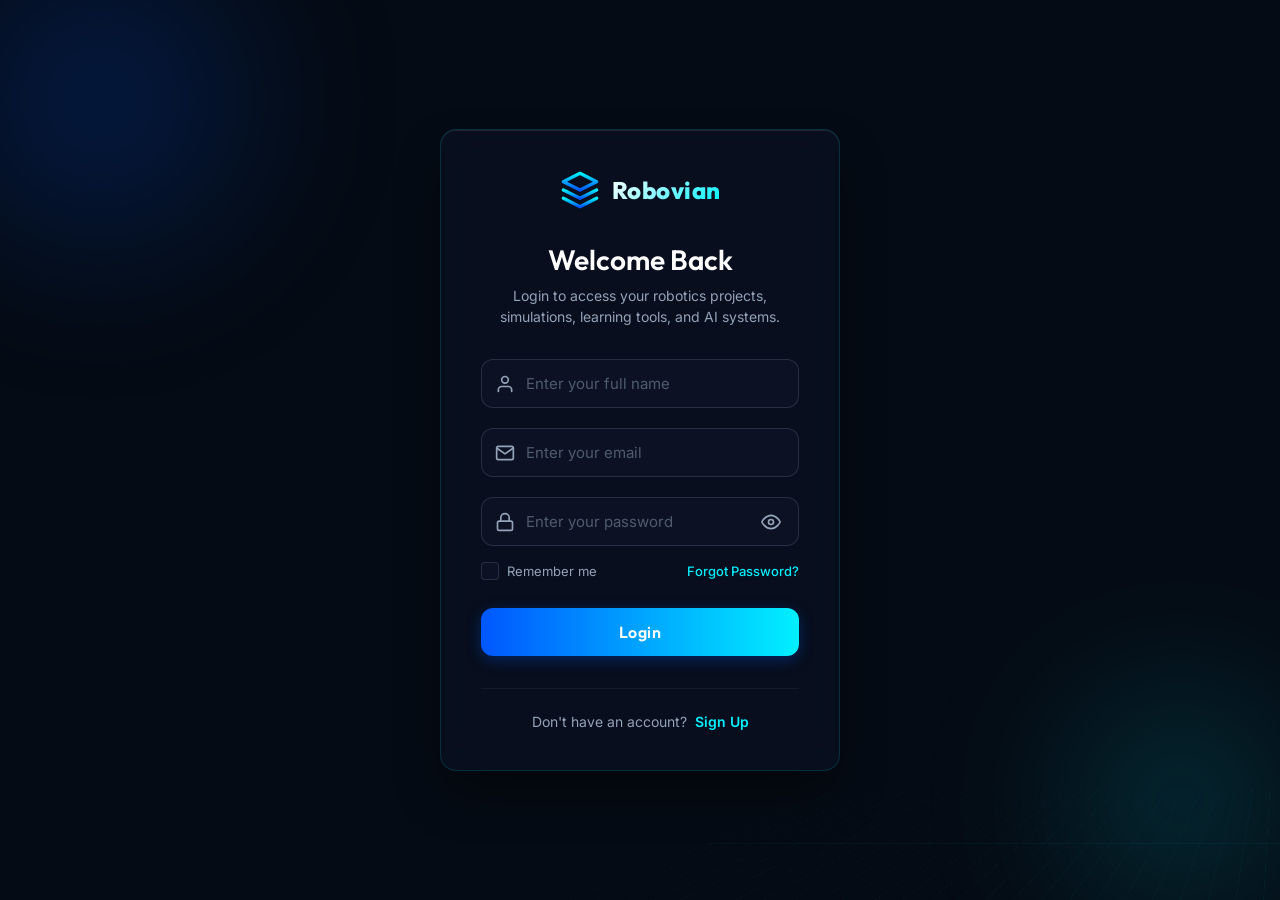
==== index.html @ fb7fc77c "Initial commit for Robovian login and home pages" ====
<!DOCTYPE html>
<html lang="en">

<head>
    <meta charset="UTF-8">
    <meta name="viewport" content="width=device-width, initial-scale=1.0">
    <title>Robovian - Login</title>
    <meta name="description"
        content="Login to RoboTech to access your robotics projects, simulations, learning tools, and AI systems.">
    <link rel="preconnect" href="https://fonts.googleapis.com">
    <link rel="preconnect" href="https://fonts.gstatic.com" crossorigin>
    <link
        href="https://fonts.googleapis.com/css2?family=Inter:wght@300;400;500;600;700&family=Outfit:wght@400;600;800&display=swap"
        rel="stylesheet">
    <link rel="stylesheet" href="style.css">
</head>

<body>
    <div class="background-container">
        <div class="glowing-orb orb-1"></div>
        <div class="glowing-orb orb-2"></div>
        <div class="grid-overlay"></div>
    </div>

    <main class="login-container">
        <div class="login-card">
            <div class="brand-section">
                <div class="logo-icon">
                    <svg width="40" height="40" viewBox="0 0 24 24" fill="none" xmlns="http://www.w3.org/2000/svg">
                        <path d="M12 2L2 7L12 12L22 7L12 2Z" stroke="url(#paint0_linear)" stroke-width="2"
                            stroke-linecap="round" stroke-linejoin="round" />
                        <path d="M2 17L12 22L22 17" stroke="url(#paint1_linear)" stroke-width="2" stroke-linecap="round"
                            stroke-linejoin="round" />
                        <path d="M2 12L12 17L22 12" stroke="url(#paint2_linear)" stroke-width="2" stroke-linecap="round"
                            stroke-linejoin="round" />
                        <defs>
                            <linearGradient id="paint0_linear" x1="12" y1="2" x2="12" y2="12"
                                gradientUnits="userSpaceOnUse">
                                <stop stop-color="#00F0FF" />
                                <stop offset="1" stop-color="#0057FF" />
                            </linearGradient>
                            <linearGradient id="paint1_linear" x1="12" y1="17" x2="12" y2="22"
                                gradientUnits="userSpaceOnUse">
                                <stop stop-color="#00F0FF" />
                                <stop offset="1" stop-color="#0057FF" />
                            </linearGradient>
                            <linearGradient id="paint2_linear" x1="12" y1="12" x2="12" y2="17"
                                gradientUnits="userSpaceOnUse">
                                <stop stop-color="#00F0FF" />
                                <stop offset="1" stop-color="#0057FF" />
                            </linearGradient>
                        </defs>
                    </svg>
                </div>
                <h1 class="app-name">Robovian</h1>
            </div>

            <div class="header-section">
                <h2 class="heading">Welcome Back</h2>
                <p class="subheading">Login to access your robotics projects, simulations, learning tools, and AI
                    systems.</p>
            </div>

            <form id="login-form">
                <div class="input-group">
                    <label for="fullname" class="visually-hidden">Full Name</label>
                    <div class="input-wrapper">
                        <svg class="input-icon" width="20" height="20" viewBox="0 0 24 24" fill="none"
                            stroke="currentColor" stroke-width="2" stroke-linecap="round" stroke-linejoin="round">
                            <path d="M20 21v-2a4 4 0 0 0-4-4H8a4 4 0 0 0-4 4v2"></path>
                            <circle cx="12" cy="7" r="4"></circle>
                        </svg>
                        <input type="text" id="fullname" placeholder="Enter your full name" required
                            autocomplete="name">
                        <div class="input-focus-border"></div>
                    </div>
                </div>

                <div class="input-group">
                    <label for="email" class="visually-hidden">Email</label>
                    <div class="input-wrapper">
                        <svg class="input-icon" width="20" height="20" viewBox="0 0 24 24" fill="none"
                            stroke="currentColor" stroke-width="2" stroke-linecap="round" stroke-linejoin="round">
                            <path d="M4 4h16c1.1 0 2 .9 2 2v12c0 1.1-.9 2-2 2H4c-1.1 0-2-.9-2-2V6c0-1.1.9-2 2-2z">
                            </path>
                            <polyline points="22,6 12,13 2,6"></polyline>
                        </svg>
                        <input type="email" id="email" placeholder="Enter your email" required autocomplete="email">
                        <div class="input-focus-border"></div>
                    </div>
                </div>

                <div class="input-group">
                    <label for="password" class="visually-hidden">Password</label>
                    <div class="input-wrapper">
                        <svg class="input-icon" width="20" height="20" viewBox="0 0 24 24" fill="none"
                            stroke="currentColor" stroke-width="2" stroke-linecap="round" stroke-linejoin="round">
                            <rect x="3" y="11" width="18" height="11" rx="2" ry="2"></rect>
                            <path d="M7 11V7a5 5 0 0 1 10 0v4"></path>
                        </svg>
                        <input type="password" id="password" placeholder="Enter your password" required
                            autocomplete="current-password">
                        <div class="input-focus-border"></div>
                        <button type="button" id="toggle-password" class="toggle-password-btn"
                            aria-label="Toggle password visibility">
                            <svg class="eye-icon" width="20" height="20" viewBox="0 0 24 24" fill="none"
                                stroke="currentColor" stroke-width="2" stroke-linecap="round" stroke-linejoin="round">
                                <path d="M1 12s4-8 11-8 11 8 11 8-4 8-11 8-11-8-11-8z"></path>
                                <circle cx="12" cy="12" r="3"></circle>
                            </svg>
                        </button>
                    </div>
                </div>

                <div class="options-row">
                    <label class="checkbox-container">
                        <input type="checkbox" id="remember-me">
                        <span class="checkmark">
                            <svg viewBox="0 0 24 24" fill="none" stroke="currentColor" stroke-width="3"
                                stroke-linecap="round" stroke-linejoin="round">
                                <polyline points="20 6 9 17 4 12"></polyline>
                            </svg>
                        </span>
                        <span class="checkbox-text">Remember me</span>
                    </label>
                    <a href="#" class="forgot-password">Forgot Password?</a>
                </div>

                <button type="submit" class="primary-btn">
                    <span class="btn-text">Login</span>
                    <div class="btn-glow"></div>
                </button>
            </form>

            <div class="bottom-section">
                <p class="bottom-line">Don't have an account? <a href="#" class="action-text">Sign Up</a></p>
            </div>
        </div>
    </main>
    <script src="script.js"></script>
</body>

</html>
---- style.css ----
:root {
    /* Color Palette */
    --bg-dark: #050b14;
    --card-bg: rgba(13, 22, 43, 0.4);
    --card-border: rgba(0, 240, 255, 0.15);
    
    --primary: #00F0FF;
    --primary-glow: rgba(0, 240, 255, 0.4);
    --primary-hover: #00D1DF;
    
    --text-pure: #ffffff;
    --text-main: #E2E8F0;
    --text-muted: #94A3B8;
    
    --input-bg: rgba(15, 23, 42, 0.6);
    --input-border: rgba(148, 163, 184, 0.2);
    
    --error: #FF3B30;
    
    /* Variables */
    --transition: all 0.3s cubic-bezier(0.25, 0.8, 0.25, 1);
    --radius-lg: 16px;
    --radius-md: 12px;
    --radius-sm: 8px;
}

* {
    margin: 0;
    padding: 0;
    box-sizing: border-box;
}

body {
    font-family: 'Inter', -apple-system, BlinkMacSystemFont, sans-serif;
    background-color: var(--bg-dark);
    color: var(--text-main);
    min-height: 100vh;
    display: flex;
    justify-content: center;
    align-items: center;
    overflow: hidden; /* For background effects */
    position: relative;
    -webkit-font-smoothing: antialiased;
}

/* Background Effects */
.background-container {
    position: absolute;
    top: 0;
    left: 0;
    width: 100%;
    height: 100%;
    z-index: 0;
    overflow: hidden;
    pointer-events: none;
}

.grid-overlay {
    position: absolute;
    top: 0;
    left: 0;
    width: 200%;
    height: 200%;
    background-image: 
        linear-gradient(to right, rgba(0, 240, 255, 0.05) 1px, transparent 1px),
        linear-gradient(to bottom, rgba(0, 240, 255, 0.05) 1px, transparent 1px);
    background-size: 50px 50px;
    transform: perspective(500px) rotateX(60deg) translateY(-100px) translateZ(-200px);
    animation: gridMove 20s linear infinite;
    z-index: 1;
}

@keyframes gridMove {
    0% { transform: perspective(500px) rotateX(60deg) translateY(0) translateZ(-200px); }
    100% { transform: perspective(500px) rotateX(60deg) translateY(50px) translateZ(-200px); }
}

.glowing-orb {
    position: absolute;
    border-radius: 50%;
    filter: blur(80px);
    opacity: 0.5;
    z-index: 2;
    animation: float 10s infinite ease-in-out alternate;
}

.orb-1 {
    width: 400px;
    height: 400px;
    background: radial-gradient(circle, rgba(0,87,255,0.6) 0%, rgba(0,0,0,0) 70%);
    top: -100px;
    left: -100px;
    animation-delay: 0s;
}

.orb-2 {
    width: 300px;
    height: 300px;
    background: radial-gradient(circle, rgba(0,240,255,0.5) 0%, rgba(0,0,0,0) 70%);
    bottom: -50px;
    right: -50px;
    animation-delay: -5s;
}

@keyframes float {
    0% { transform: translate(0, 0) scale(1); }
    100% { transform: translate(30px, 30px) scale(1.1); }
}

/* Login Container */
.login-container {
    position: relative;
    z-index: 10;
    width: 100%;
    max-width: 440px;
    padding: 20px;
}

.login-card {
    background: var(--card-bg);
    backdrop-filter: blur(20px);
    -webkit-backdrop-filter: blur(20px);
    border: 1px solid var(--card-border);
    border-radius: var(--radius-lg);
    padding: 40px;
    box-shadow: 0 25px 50px -12px rgba(0, 0, 0, 0.5), 
                inset 0 1px 0 rgba(255, 255, 255, 0.1);
    transform: translateY(20px);
    opacity: 0;
    animation: slideUpFade 0.6s cubic-bezier(0.16, 1, 0.3, 1) forwards;
}

@keyframes slideUpFade {
    to {
        transform: translateY(0);
        opacity: 1;
    }
}

/* Brand Section */
.brand-section {
    display: flex;
    align-items: center;
    gap: 12px;
    margin-bottom: 32px;
    justify-content: center;
}

.logo-icon {
    display: flex;
    align-items: center;
    justify-content: center;
    animation: pulseLogo 3s infinite alternate;
}

@keyframes pulseLogo {
    0% { filter: drop-shadow(0 0 5px var(--primary-glow)); }
    100% { filter: drop-shadow(0 0 15px var(--primary)); }
}

.app-name {
    font-family: 'Outfit', sans-serif;
    font-size: 24px;
    font-weight: 800;
    color: var(--text-pure);
    letter-spacing: 0.5px;
    background: linear-gradient(135deg, #fff 0%, var(--primary) 100%);
    -webkit-background-clip: text;
    -webkit-text-fill-color: transparent;
}

/* Header Section */
.header-section {
    text-align: center;
    margin-bottom: 32px;
}

.heading {
    font-family: 'Outfit', sans-serif;
    font-size: 28px;
    font-weight: 600;
    color: var(--text-pure);
    margin-bottom: 8px;
}

.subheading {
    font-size: 14px;
    color: var(--text-muted);
    line-height: 1.5;
}

/* Forms */
#login-form {
    display: flex;
    flex-direction: column;
    gap: 20px;
}

.input-group {
    display: flex;
    flex-direction: column;
}

.visually-hidden {
    position: absolute;
    width: 1px;
    height: 1px;
    padding: 0;
    margin: -1px;
    overflow: hidden;
    clip: rect(0, 0, 0, 0);
    white-space: nowrap;
    border-width: 0;
}

.input-wrapper {
    position: relative;
    display: flex;
    align-items: center;
}

.input-icon {
    position: absolute;
    left: 14px;
    color: var(--text-muted);
    transition: var(--transition);
    z-index: 2;
    pointer-events: none;
}

.input-wrapper input {
    width: 100%;
    padding: 14px 14px 14px 44px; /* Space for icon */
    background: var(--input-bg);
    border: 1px solid var(--input-border);
    border-radius: var(--radius-md);
    color: var(--text-pure);
    font-size: 15px;
    font-family: 'Inter', sans-serif;
    transition: var(--transition);
    outline: none;
}

.input-wrapper input::placeholder {
    color: rgba(148, 163, 184, 0.5);
}

.input-focus-border {
    position: absolute;
    bottom: 0;
    left: 50%;
    transform: translateX(-50%);
    width: 0;
    height: 2px;
    background: var(--primary);
    transition: width 0.3s ease;
    border-radius: 0 0 var(--radius-md) var(--radius-md);
    box-shadow: 0 0 10px var(--primary-glow);
}

.input-wrapper input:focus {
    border-color: rgba(0, 240, 255, 0.3);
    background: rgba(15, 23, 42, 0.8);
}

.input-wrapper input:focus ~ .input-focus-border {
    width: 100%;
}

.input-wrapper input:focus ~ .input-icon {
    color: var(--primary);
}

/* Password Toggle */
.toggle-password-btn {
    position: absolute;
    right: 14px;
    background: none;
    border: none;
    color: var(--text-muted);
    cursor: pointer;
    display: flex;
    align-items: center;
    justify-content: center;
    padding: 4px;
    transition: var(--transition);
    z-index: 2;
}

.toggle-password-btn:hover {
    color: var(--text-main);
}

/* Options Row */
.options-row {
    display: flex;
    justify-content: space-between;
    align-items: center;
    font-size: 13px;
    margin-top: -4px;
}

.checkbox-container {
    display: flex;
    align-items: center;
    cursor: pointer;
    position: relative;
    user-select: none;
}

.checkbox-container input {
    position: absolute;
    opacity: 0;
    cursor: pointer;
    height: 0;
    width: 0;
}

.checkmark {
    position: relative;
    height: 18px;
    width: 18px;
    background-color: var(--input-bg);
    border: 1px solid var(--input-border);
    border-radius: 4px;
    transition: var(--transition);
    display: flex;
    align-items: center;
    justify-content: center;
    margin-right: 8px;
}

.checkmark svg {
    width: 12px;
    height: 12px;
    color: var(--bg-dark);
    opacity: 0;
    transform: scale(0.5);
    transition: var(--transition);
}

.checkbox-container:hover input ~ .checkmark {
    border-color: rgba(148, 163, 184, 0.5);
}

.checkbox-container input:checked ~ .checkmark {
    background-color: var(--primary);
    border-color: var(--primary);
    box-shadow: 0 0 8px var(--primary-glow);
}

.checkbox-container input:checked ~ .checkmark svg {
    opacity: 1;
    transform: scale(1);
}

.checkbox-text {
    color: var(--text-muted);
    transition: var(--transition);
}

.checkbox-container:hover .checkbox-text {
    color: var(--text-main);
}

.forgot-password {
    color: var(--primary);
    text-decoration: none;
    transition: var(--transition);
    font-weight: 500;
}

.forgot-password:hover {
    color: var(--text-pure);
    text-shadow: 0 0 8px var(--primary-glow);
}

/* Buttons */
.primary-btn {
    position: relative;
    width: 100%;
    padding: 14px;
    background: linear-gradient(90deg, #0057FF 0%, var(--primary) 100%);
    border: none;
    border-radius: var(--radius-md);
    color: #fff;
    font-family: 'Outfit', sans-serif;
    font-size: 16px;
    font-weight: 600;
    cursor: pointer;
    overflow: hidden;
    margin-top: 8px;
    transition: var(--transition);
    box-shadow: 0 4px 15px rgba(0, 87, 255, 0.3);
}

.primary-btn:hover {
    transform: translateY(-2px);
    box-shadow: 0 6px 20px rgba(0, 240, 255, 0.4);
}

.primary-btn:active {
    transform: translateY(0);
}

.btn-text {
    position: relative;
    z-index: 2;
    letter-spacing: 0.5px;
}

.btn-glow {
    position: absolute;
    top: 0;
    left: -100%;
    width: 50%;
    height: 100%;
    background: linear-gradient(90deg, transparent, rgba(255,255,255,0.4), transparent);
    transform: skewX(-20deg);
    transition: var(--transition);
    z-index: 1;
}

.primary-btn:hover .btn-glow {
    animation: shine 1s ease forwards;
}

@keyframes shine {
    100% { left: 200%; }
}

/* Bottom Section */
.bottom-section {
    margin-top: 32px;
    text-align: center;
    border-top: 1px solid rgba(255, 255, 255, 0.05);
    padding-top: 24px;
}

.bottom-line {
    font-size: 14px;
    color: var(--text-muted);
}

.action-text {
    color: var(--primary);
    text-decoration: none;
    font-weight: 600;
    margin-left: 4px;
    transition: var(--transition);
}

.action-text:hover {
    color: var(--text-pure);
    text-shadow: 0 0 8px var(--primary-glow);
}

/* Media Queries */
@media (max-width: 480px) {
    .login-card {
        padding: 30px 20px;
    }
    
    .heading {
        font-size: 24px;
    }
    
    .app-name {
        font-size: 20px;
    }
}
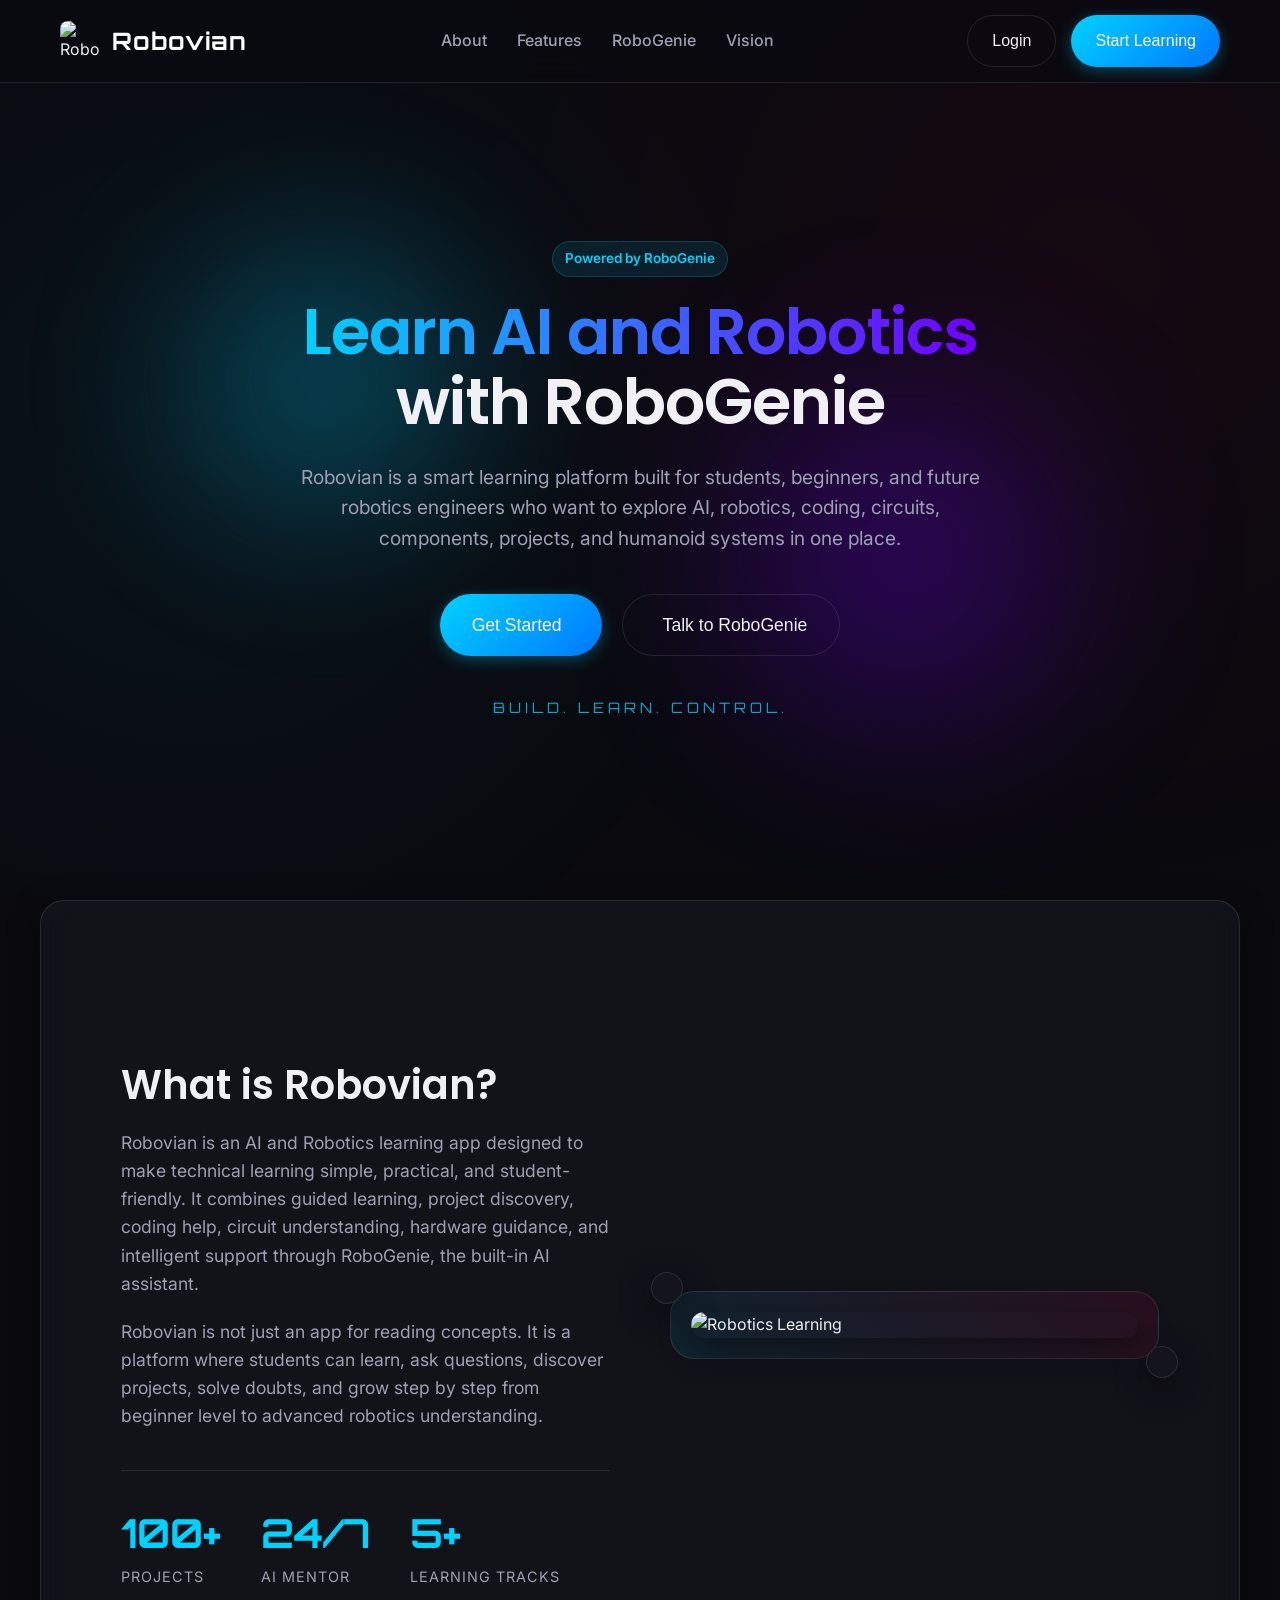
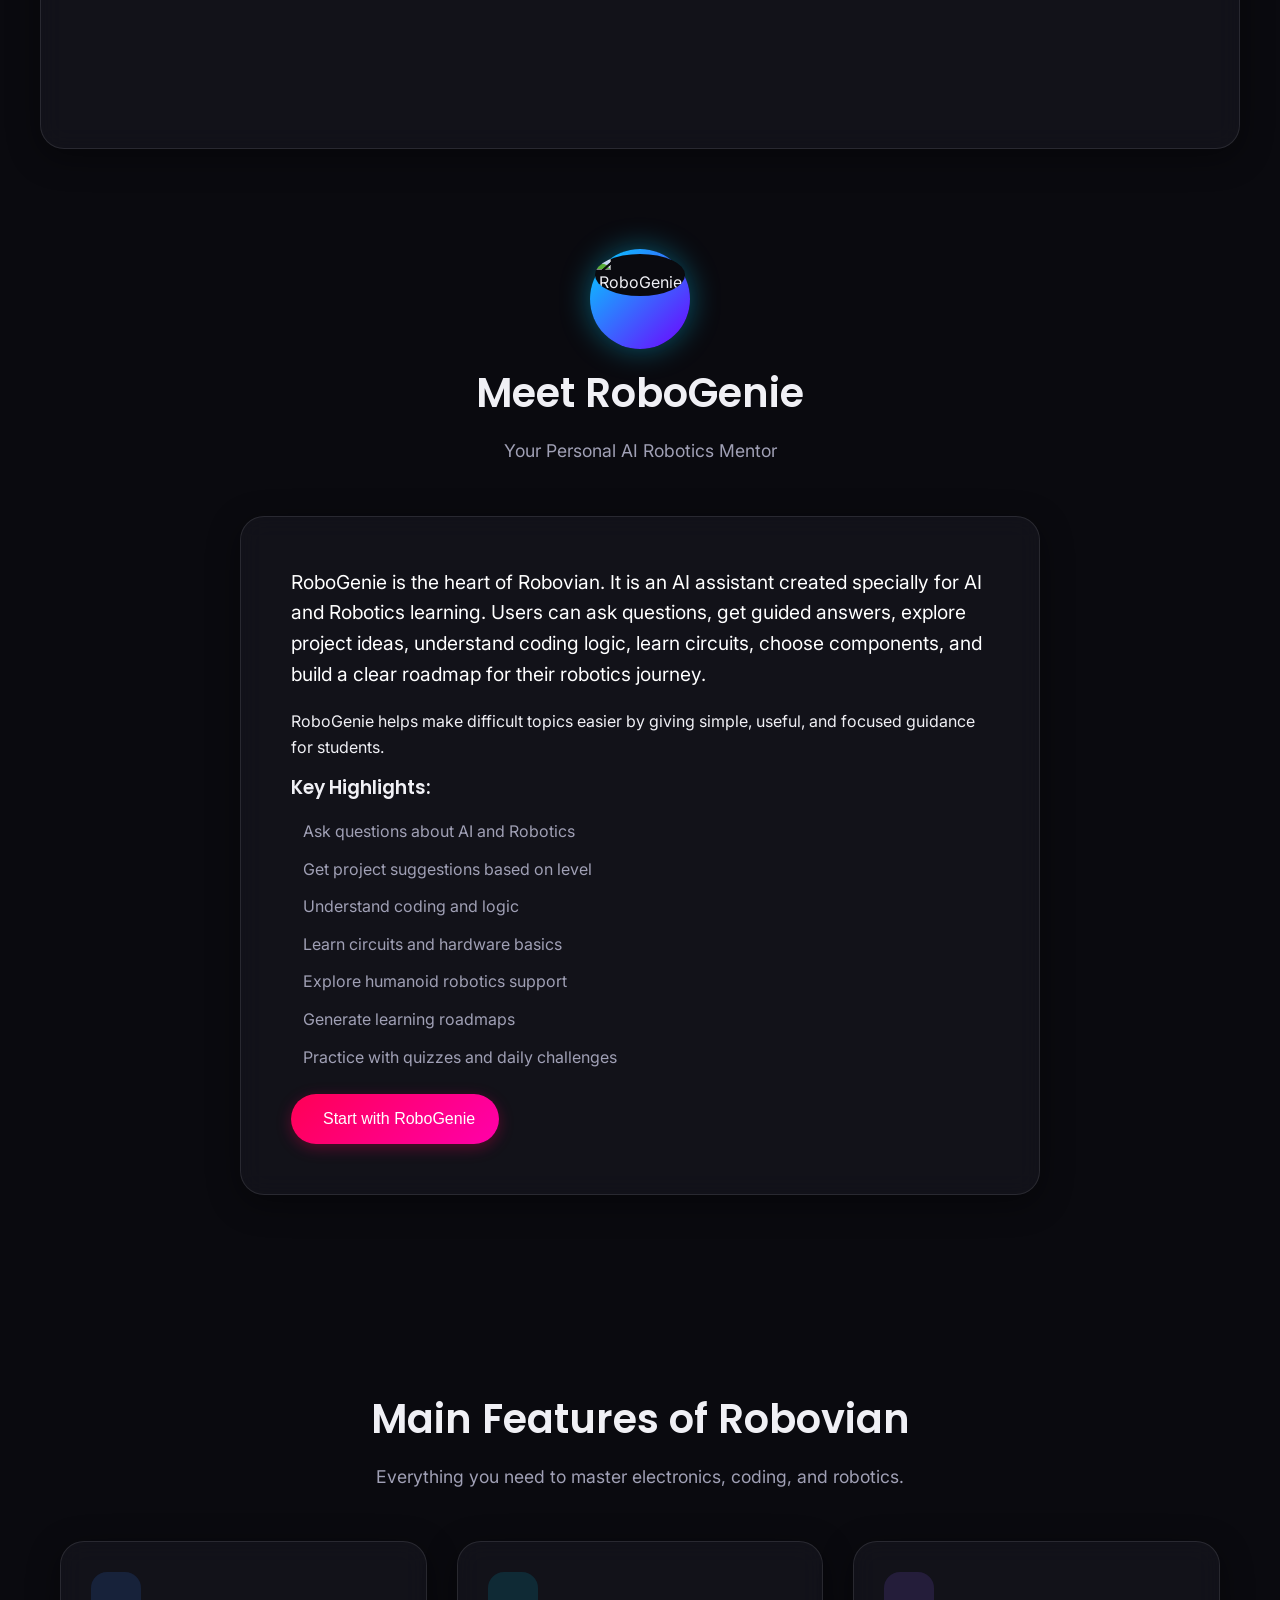
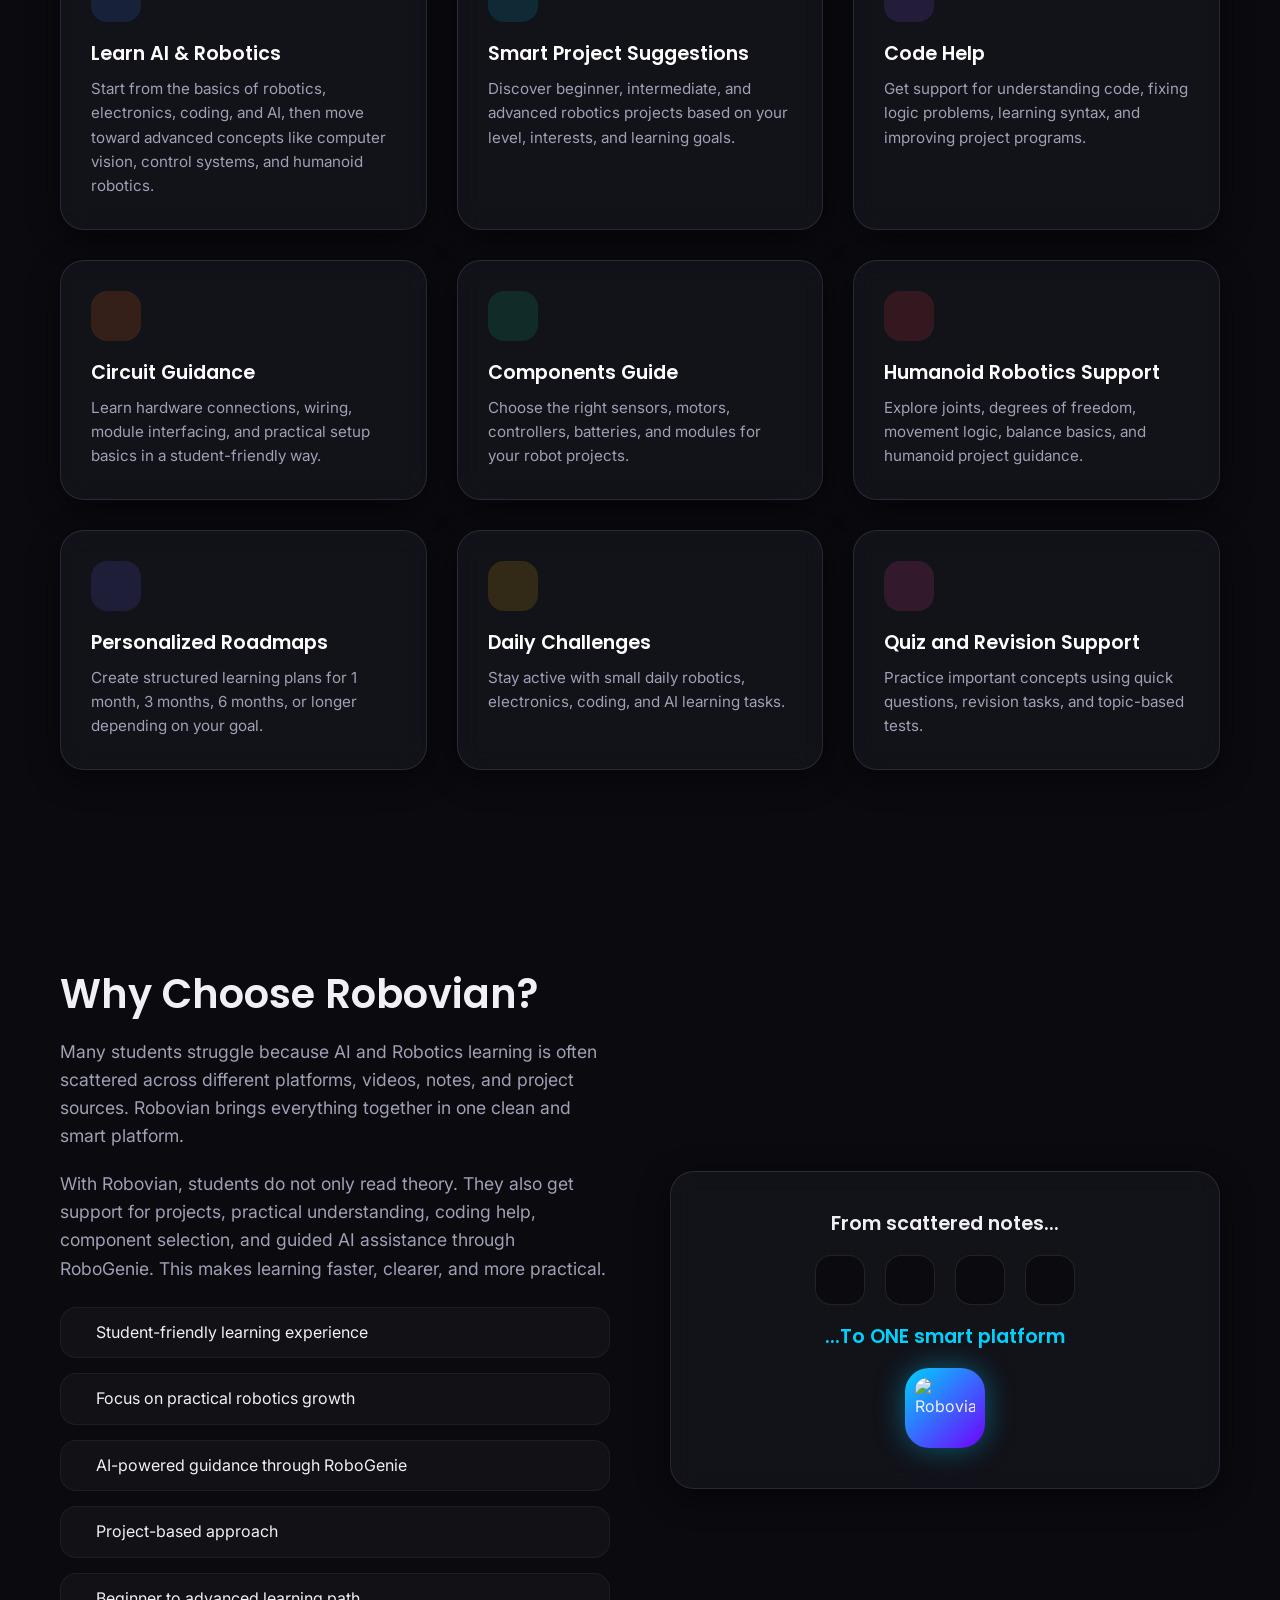
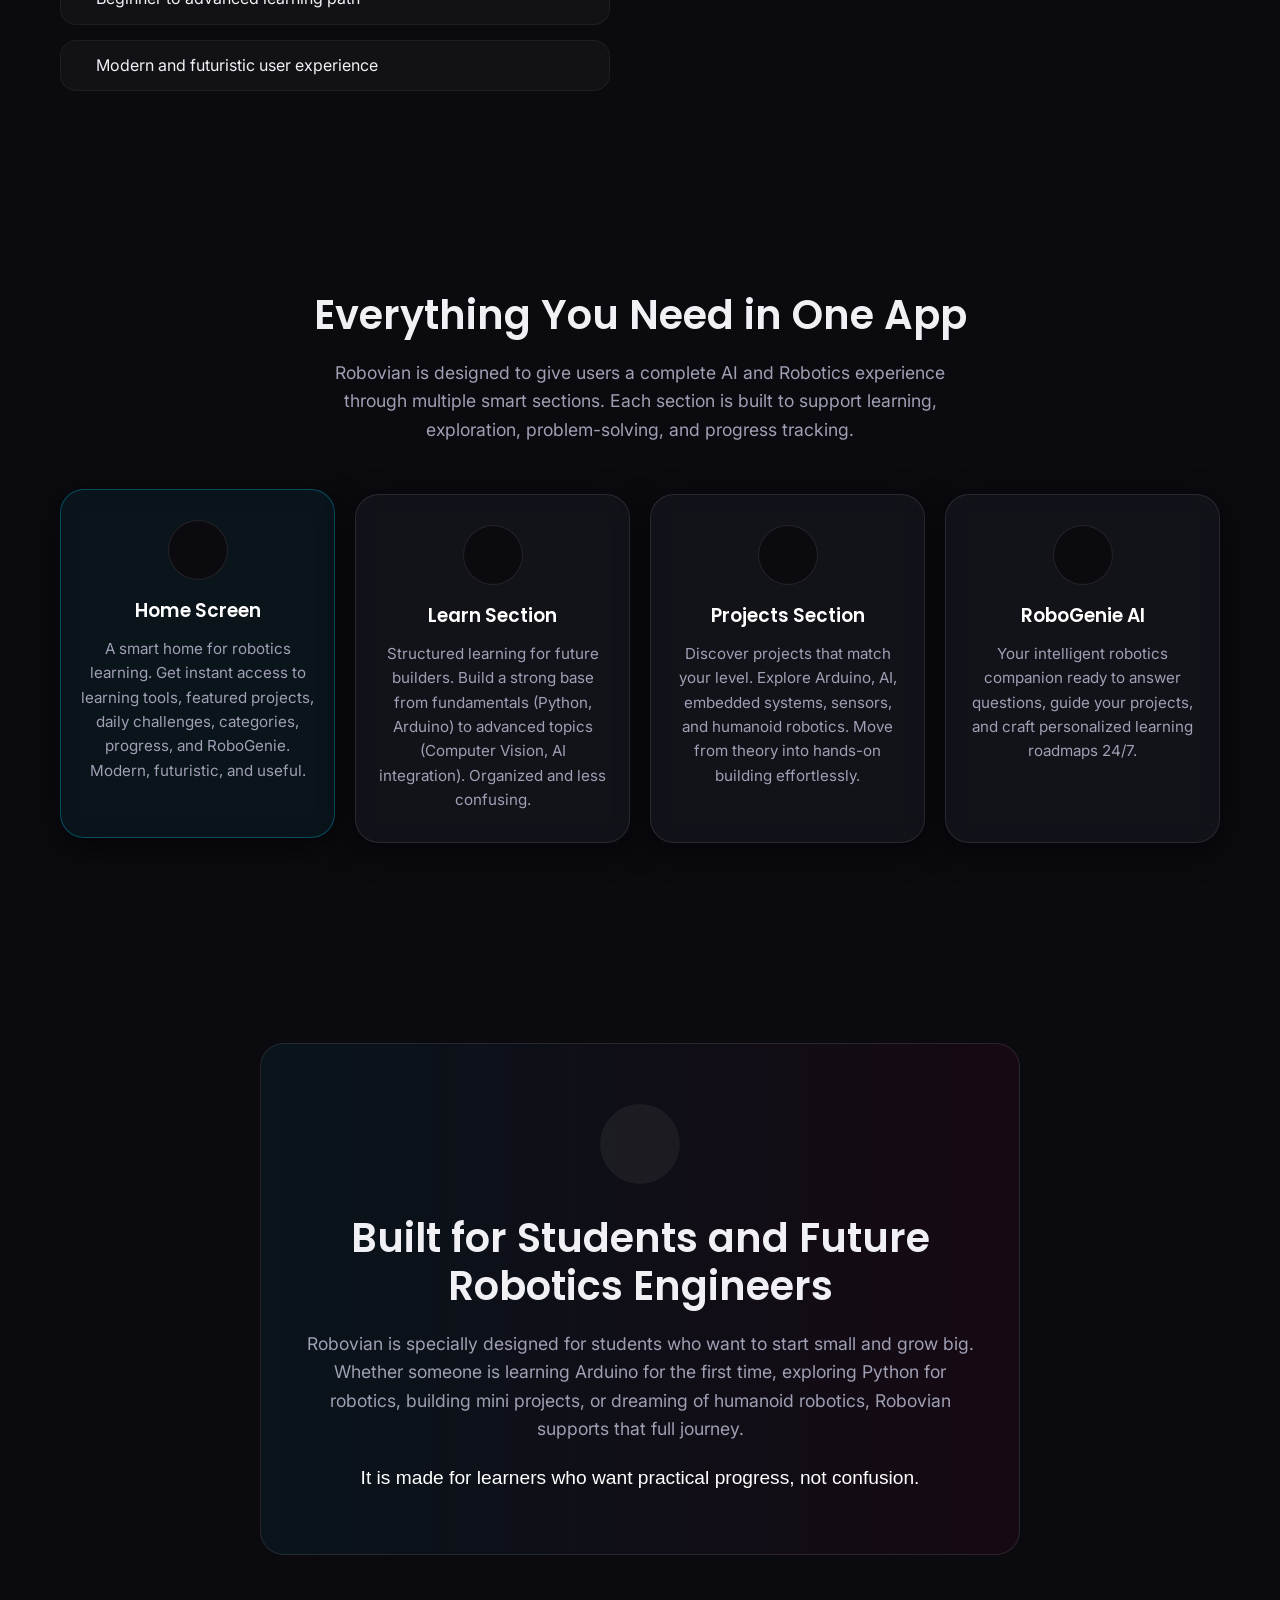
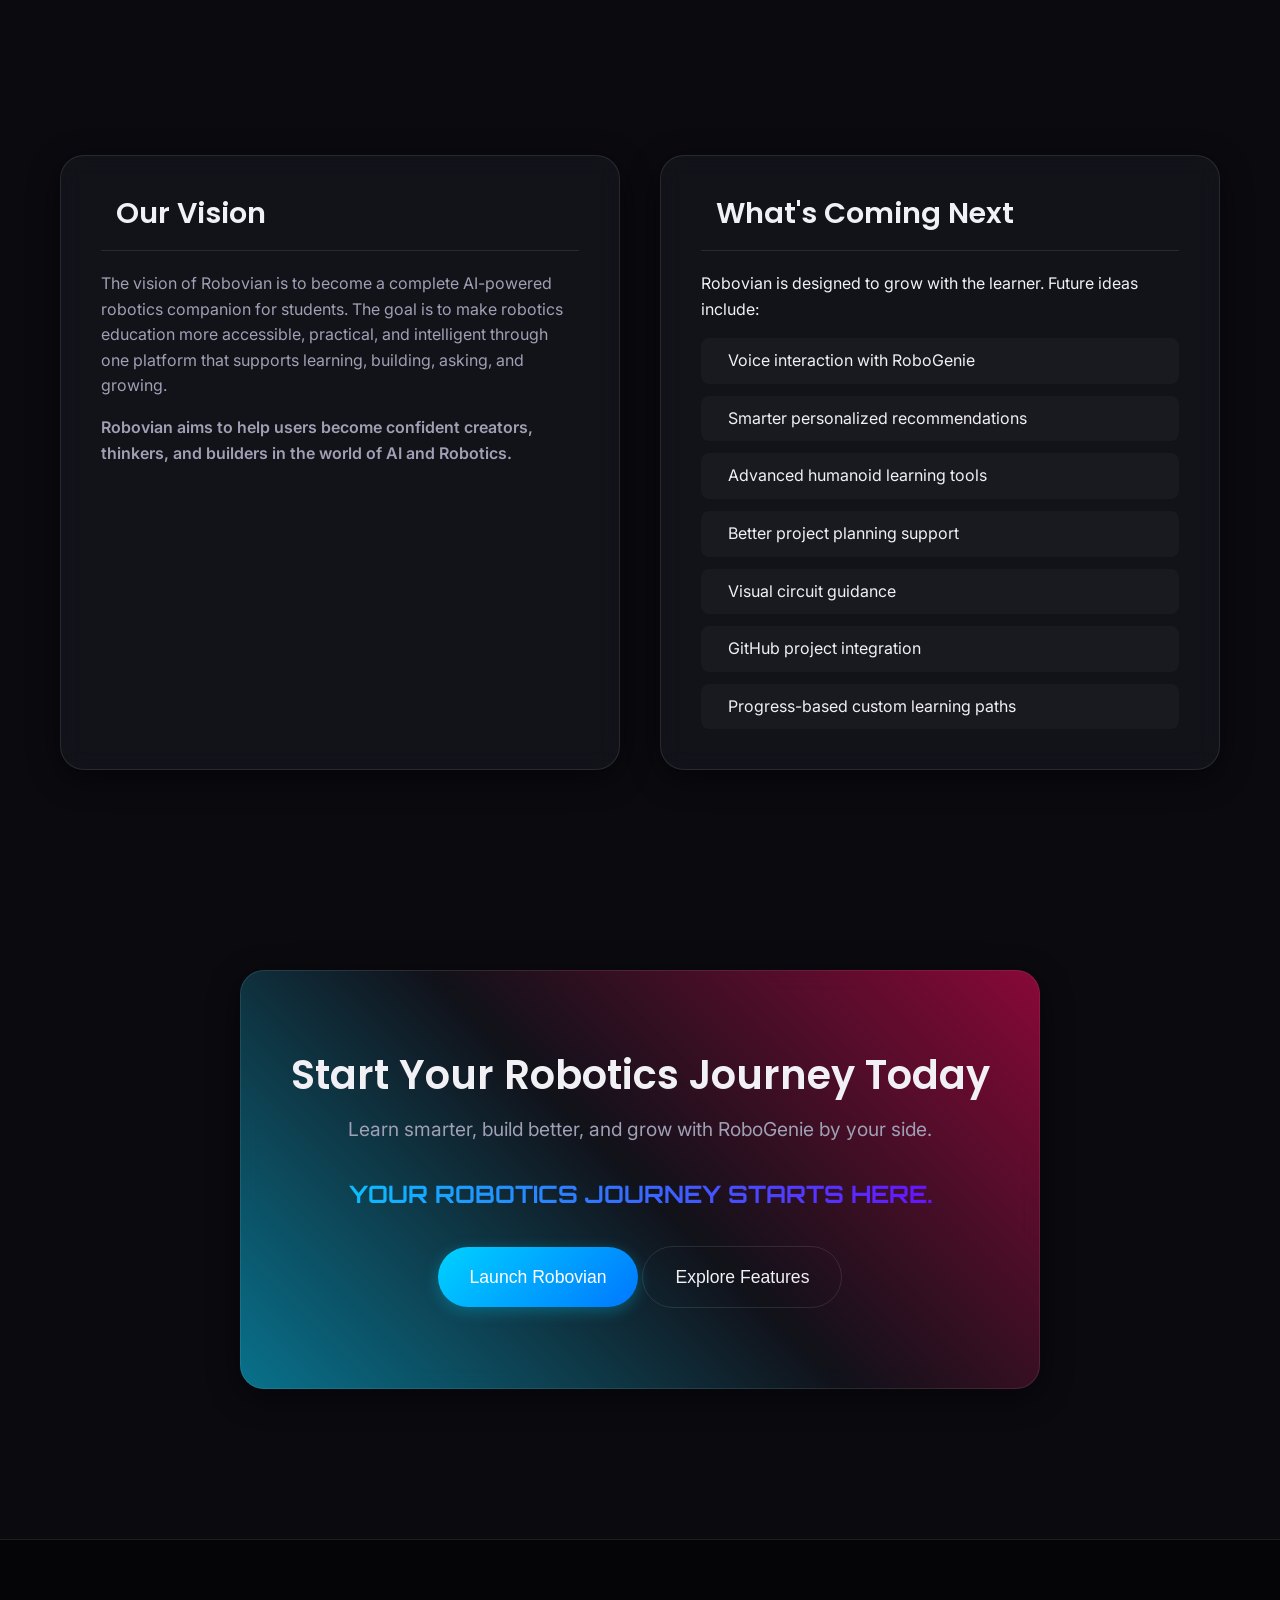
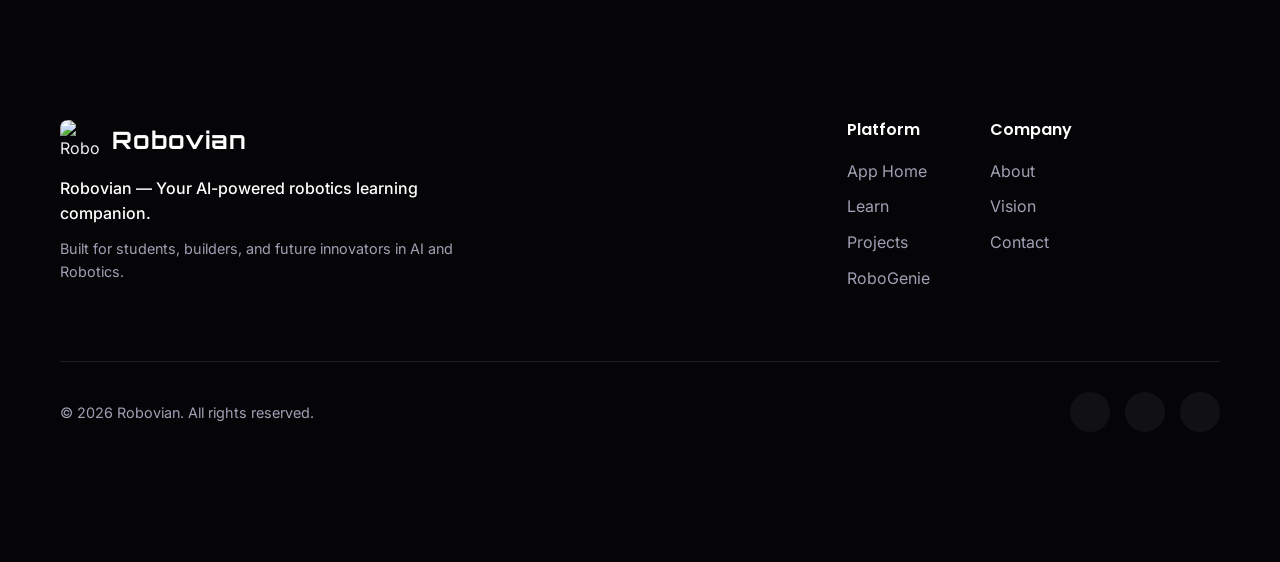
==== commit 24b2ffd4: "Add index.html and style.css for Robovian landing page" ====
--- a/index.html
+++ b/index.html
@@ -4,140 +4,513 @@
 <head>
     <meta charset="UTF-8">
     <meta name="viewport" content="width=device-width, initial-scale=1.0">
-    <title>Robovian - Login</title>
+    <title>Robovian - The Future of Robotics Learning</title>
     <meta name="description"
-        content="Login to RoboTech to access your robotics projects, simulations, learning tools, and AI systems.">
+        content="Robovian is a modern AI and Robotics learning platform that helps users explore concepts, projects, coding, circuits, components, and humanoid systems through an intelligent assistant called RoboGenie.">
+    <!-- Google Fonts: Inter, Orbitron, Poppins -->
     <link rel="preconnect" href="https://fonts.googleapis.com">
     <link rel="preconnect" href="https://fonts.gstatic.com" crossorigin>
     <link
-        href="https://fonts.googleapis.com/css2?family=Inter:wght@300;400;500;600;700&family=Outfit:wght@400;600;800&display=swap"
+        href="https://fonts.googleapis.com/css2?family=Inter:wght@400;500;600&family=Orbitron:wght@700;800&family=Poppins:wght@400;500;600;700&display=swap"
         rel="stylesheet">
+    <!-- Main Stylesheet -->
     <link rel="stylesheet" href="style.css">
+    <!-- Icons (Lucide) -->
+    <script src="https://unpkg.com/lucide@latest"></script>
 </head>
 
 <body>
-    <div class="background-container">
-        <div class="glowing-orb orb-1"></div>
-        <div class="glowing-orb orb-2"></div>
-        <div class="grid-overlay"></div>
-    </div>
-
-    <main class="login-container">
-        <div class="login-card">
-            <div class="brand-section">
-                <div class="logo-icon">
-                    <svg width="40" height="40" viewBox="0 0 24 24" fill="none" xmlns="http://www.w3.org/2000/svg">
-                        <path d="M12 2L2 7L12 12L22 7L12 2Z" stroke="url(#paint0_linear)" stroke-width="2"
-                            stroke-linecap="round" stroke-linejoin="round" />
-                        <path d="M2 17L12 22L22 17" stroke="url(#paint1_linear)" stroke-width="2" stroke-linecap="round"
-                            stroke-linejoin="round" />
-                        <path d="M2 12L12 17L22 12" stroke="url(#paint2_linear)" stroke-width="2" stroke-linecap="round"
-                            stroke-linejoin="round" />
-                        <defs>
-                            <linearGradient id="paint0_linear" x1="12" y1="2" x2="12" y2="12"
-                                gradientUnits="userSpaceOnUse">
-                                <stop stop-color="#00F0FF" />
-                                <stop offset="1" stop-color="#0057FF" />
-                            </linearGradient>
-                            <linearGradient id="paint1_linear" x1="12" y1="17" x2="12" y2="22"
-                                gradientUnits="userSpaceOnUse">
-                                <stop stop-color="#00F0FF" />
-                                <stop offset="1" stop-color="#0057FF" />
-                            </linearGradient>
-                            <linearGradient id="paint2_linear" x1="12" y1="12" x2="12" y2="17"
-                                gradientUnits="userSpaceOnUse">
-                                <stop stop-color="#00F0FF" />
-                                <stop offset="1" stop-color="#0057FF" />
-                            </linearGradient>
-                        </defs>
-                    </svg>
-                </div>
-                <h1 class="app-name">Robovian</h1>
-            </div>
-
-            <div class="header-section">
-                <h2 class="heading">Welcome Back</h2>
-                <p class="subheading">Login to access your robotics projects, simulations, learning tools, and AI
-                    systems.</p>
-            </div>
-
-            <form id="login-form">
-                <div class="input-group">
-                    <label for="fullname" class="visually-hidden">Full Name</label>
-                    <div class="input-wrapper">
-                        <svg class="input-icon" width="20" height="20" viewBox="0 0 24 24" fill="none"
-                            stroke="currentColor" stroke-width="2" stroke-linecap="round" stroke-linejoin="round">
-                            <path d="M20 21v-2a4 4 0 0 0-4-4H8a4 4 0 0 0-4 4v2"></path>
-                            <circle cx="12" cy="7" r="4"></circle>
-                        </svg>
-                        <input type="text" id="fullname" placeholder="Enter your full name" required
-                            autocomplete="name">
-                        <div class="input-focus-border"></div>
-                    </div>
-                </div>
-
-                <div class="input-group">
-                    <label for="email" class="visually-hidden">Email</label>
-                    <div class="input-wrapper">
-                        <svg class="input-icon" width="20" height="20" viewBox="0 0 24 24" fill="none"
-                            stroke="currentColor" stroke-width="2" stroke-linecap="round" stroke-linejoin="round">
-                            <path d="M4 4h16c1.1 0 2 .9 2 2v12c0 1.1-.9 2-2 2H4c-1.1 0-2-.9-2-2V6c0-1.1.9-2 2-2z">
-                            </path>
-                            <polyline points="22,6 12,13 2,6"></polyline>
-                        </svg>
-                        <input type="email" id="email" placeholder="Enter your email" required autocomplete="email">
-                        <div class="input-focus-border"></div>
-                    </div>
-                </div>
-
-                <div class="input-group">
-                    <label for="password" class="visually-hidden">Password</label>
-                    <div class="input-wrapper">
-                        <svg class="input-icon" width="20" height="20" viewBox="0 0 24 24" fill="none"
-                            stroke="currentColor" stroke-width="2" stroke-linecap="round" stroke-linejoin="round">
-                            <rect x="3" y="11" width="18" height="11" rx="2" ry="2"></rect>
-                            <path d="M7 11V7a5 5 0 0 1 10 0v4"></path>
-                        </svg>
-                        <input type="password" id="password" placeholder="Enter your password" required
-                            autocomplete="current-password">
-                        <div class="input-focus-border"></div>
-                        <button type="button" id="toggle-password" class="toggle-password-btn"
-                            aria-label="Toggle password visibility">
-                            <svg class="eye-icon" width="20" height="20" viewBox="0 0 24 24" fill="none"
-                                stroke="currentColor" stroke-width="2" stroke-linecap="round" stroke-linejoin="round">
-                                <path d="M1 12s4-8 11-8 11 8 11 8-4 8-11 8-11-8-11-8z"></path>
-                                <circle cx="12" cy="12" r="3"></circle>
-                            </svg>
-                        </button>
-                    </div>
-                </div>
-
-                <div class="options-row">
-                    <label class="checkbox-container">
-                        <input type="checkbox" id="remember-me">
-                        <span class="checkmark">
-                            <svg viewBox="0 0 24 24" fill="none" stroke="currentColor" stroke-width="3"
-                                stroke-linecap="round" stroke-linejoin="round">
-                                <polyline points="20 6 9 17 4 12"></polyline>
-                            </svg>
-                        </span>
-                        <span class="checkbox-text">Remember me</span>
-                    </label>
-                    <a href="#" class="forgot-password">Forgot Password?</a>
-                </div>
-
-                <button type="submit" class="primary-btn">
-                    <span class="btn-text">Login</span>
-                    <div class="btn-glow"></div>
-                </button>
-            </form>
-
-            <div class="bottom-section">
-                <p class="bottom-line">Don't have an account? <a href="#" class="action-text">Sign Up</a></p>
-            </div>
-        </div>
-    </main>
-    <script src="script.js"></script>
+    <!-- Navbar -->
+    <nav class="navbar">
+        <div class="nav-container">
+            <div class="logo">
+                <img src="assets/robovian_logo.png" alt="Robovian Logo" class="logo-img">
+                <span class="logo-text">Robovian</span>
+            </div>
+            <div class="nav-links">
+                <a href="#about" class="nav-link">About</a>
+                <a href="#features" class="nav-link">Features</a>
+                <a href="#robogenie" class="nav-link">RoboGenie</a>
+                <a href="#vision" class="nav-link">Vision</a>
+            </div>
+            <div class="nav-actions">
+                <a href="login.html" class="btn btn-outline">Login</a>
+                <a href="login.html" class="btn btn-primary">Start Learning</a>
+            </div>
+            <!-- Mobile Menu Toggle -->
+            <button class="menu-toggle" aria-label="Toggle Menu">
+                <i data-lucide="menu"></i>
+            </button>
+        </div>
+    </nav>
+
+    <!-- 1. Hero Section -->
+    <section class="hero-section" id="hero">
+        <!-- Abstract Background -->
+        <div class="hero-bg">
+            <div class="glow-orb primary"></div>
+            <div class="glow-orb accent"></div>
+            <div class="grid-overlay"></div>
+        </div>
+
+        <div class="hero-content">
+            <span class="badge">Powered by RoboGenie</span>
+            <h1 class="hero-title">
+                <span class="gradient-text">Learn AI and Robotics</span><br>
+                with RoboGenie
+            </h1>
+            <p class="hero-subtitle">
+                Robovian is a smart learning platform built for students, beginners, and future robotics engineers who
+                want to explore AI, robotics, coding, circuits, components, projects, and humanoid systems in one place.
+            </p>
+            <div class="hero-cta">
+                <a href="login.html" class="btn btn-primary btn-lg glow">
+                    Get Started <i data-lucide="arrow-right"></i>
+                </a>
+                <a href="robogenie.html" class="btn btn-outline btn-lg">
+                    <i data-lucide="bot"></i> Talk to RoboGenie
+                </a>
+            </div>
+            <p class="tagline">Build. Learn. Control.</p>
+        </div>
+    </section>
+
+    <!-- 2. About Section -->
+    <section class="about-section" id="about">
+        <div class="container glass-panel">
+            <div class="about-grid">
+                <div class="about-text">
+                    <h2 class="section-title">What is Robovian?</h2>
+                    <p class="section-description">
+                        Robovian is an AI and Robotics learning app designed to make technical learning simple, practical,
+                        and student-friendly. It combines guided learning, project discovery, coding help, circuit
+                        understanding, hardware guidance, and intelligent support through RoboGenie, the built-in AI
+                        assistant.
+                    </p>
+                    <p class="section-description">
+                        Robovian is not just an app for reading concepts. It is a platform where students can learn, ask
+                        questions, discover projects, solve doubts, and grow step by step from beginner level to
+                        advanced robotics understanding.
+                    </p>
+                    <div class="stats-row">
+                        <div class="stat-item">
+                            <span class="stat-number">100+</span>
+                            <span class="stat-label">Projects</span>
+                        </div>
+                        <div class="stat-item">
+                            <span class="stat-number">24/7</span>
+                            <span class="stat-label">AI Mentor</span>
+                        </div>
+                        <div class="stat-item">
+                            <span class="stat-number">5+</span>
+                            <span class="stat-label">Learning Tracks</span>
+                        </div>
+                    </div>
+                </div>
+                <div class="about-image">
+                    <!-- Placeholder for App Illustration/Dashboard -->
+                    <div class="floating-element float-1">
+                        <i data-lucide="cpu" class="text-primary"></i>
+                    </div>
+                    <div class="floating-element float-2">
+                        <i data-lucide="terminal" class="text-accent"></i>
+                    </div>
+                    <img src="https://images.unsplash.com/photo-1485827404703-89b55fcc595e?q=80&w=2670&auto=format&fit=crop"
+                        alt="Robotics Learning" class="rounded-image">
+                </div>
+            </div>
+        </div>
+    </section>
+
+    <!-- 3. RoboGenie Section -->
+    <section class="robogenie-section" id="robogenie">
+        <div class="container">
+            <div class="section-header text-center">
+                <div class="icon-avatar pulse">
+                    <img src="assets/robogenie_logo.png" alt="RoboGenie">
+                </div>
+                <h2 class="section-title">Meet RoboGenie</h2>
+                <p class="section-subtitle">Your Personal AI Robotics Mentor</p>
+            </div>
+
+            <div class="robogenie-layout">
+                <div class="robogenie-content glass-panel">
+                    <p class="large-text">
+                        RoboGenie is the heart of Robovian. It is an AI assistant created specially for AI and Robotics
+                        learning. Users can ask questions, get guided answers, explore project ideas, understand coding
+                        logic, learn circuits, choose components, and build a clear roadmap for their robotics journey.
+                    </p>
+                    <p>
+                        RoboGenie helps make difficult topics easier by giving simple, useful, and focused guidance for
+                        students.
+                    </p>
+
+                    <h3 class="subsection-title mt-4">Key Highlights:</h3>
+                    <ul class="feature-list">
+                        <li><i data-lucide="check-circle" class="text-primary"></i> Ask questions about AI and Robotics
+                        </li>
+                        <li><i data-lucide="check-circle" class="text-primary"></i> Get project suggestions based on level
+                        </li>
+                        <li><i data-lucide="check-circle" class="text-primary"></i> Understand coding and logic</li>
+                        <li><i data-lucide="check-circle" class="text-primary"></i> Learn circuits and hardware basics</li>
+                        <li><i data-lucide="check-circle" class="text-primary"></i> Explore humanoid robotics support</li>
+                        <li><i data-lucide="check-circle" class="text-primary"></i> Generate learning roadmaps</li>
+                        <li><i data-lucide="check-circle" class="text-primary"></i> Practice with quizzes and daily
+                            challenges</li>
+                    </ul>
+
+                    <div class="mt-6">
+                        <a href="robogenie.html" class="btn btn-accent glow">
+                            <i data-lucide="message-square"></i> Start with RoboGenie
+                        </a>
+                    </div>
+                </div>
+            </div>
+        </div>
+    </section>
+
+    <!-- 4. Features Section -->
+    <section class="features-section" id="features">
+        <div class="container">
+            <div class="section-header text-center">
+                <h2 class="section-title">Main Features of Robovian</h2>
+                <p class="section-subtitle">Everything you need to master electronics, coding, and robotics.</p>
+            </div>
+
+            <div class="features-grid">
+                <!-- Feature 1 -->
+                <div class="feature-card glass-panel group hover-effect">
+                    <div class="feature-icon blue">
+                        <i data-lucide="book-open"></i>
+                    </div>
+                    <h3 class="feature-title">Learn AI & Robotics</h3>
+                    <p class="feature-text">Start from the basics of robotics, electronics, coding, and AI, then move
+                        toward advanced concepts like computer vision, control systems, and humanoid robotics.</p>
+                </div>
+
+                <!-- Feature 2 -->
+                <div class="feature-card glass-panel group hover-effect">
+                    <div class="feature-icon cyan">
+                        <i data-lucide="lightbulb"></i>
+                    </div>
+                    <h3 class="feature-title">Smart Project Suggestions</h3>
+                    <p class="feature-text">Discover beginner, intermediate, and advanced robotics projects based on
+                        your level, interests, and learning goals.</p>
+                </div>
+
+                <!-- Feature 3 -->
+                <div class="feature-card glass-panel group hover-effect">
+                    <div class="feature-icon purple">
+                        <i data-lucide="code"></i>
+                    </div>
+                    <h3 class="feature-title">Code Help</h3>
+                    <p class="feature-text">Get support for understanding code, fixing logic problems, learning syntax,
+                        and improving project programs.</p>
+                </div>
+
+                <!-- Feature 4 -->
+                <div class="feature-card glass-panel group hover-effect">
+                    <div class="feature-icon orange">
+                        <i data-lucide="git-branch"></i>
+                    </div>
+                    <h3 class="feature-title">Circuit Guidance</h3>
+                    <p class="feature-text">Learn hardware connections, wiring, module interfacing, and practical setup
+                        basics in a student-friendly way.</p>
+                </div>
+
+                <!-- Feature 5 -->
+                <div class="feature-card glass-panel group hover-effect">
+                    <div class="feature-icon green">
+                        <i data-lucide="cpu"></i>
+                    </div>
+                    <h3 class="feature-title">Components Guide</h3>
+                    <p class="feature-text">Choose the right sensors, motors, controllers, batteries, and modules for
+                        your robot projects.</p>
+                </div>
+
+                <!-- Feature 6 -->
+                <div class="feature-card glass-panel group hover-effect">
+                    <div class="feature-icon red">
+                        <i data-lucide="users"></i>
+                    </div>
+                    <h3 class="feature-title">Humanoid Robotics Support</h3>
+                    <p class="feature-text">Explore joints, degrees of freedom, movement logic, balance basics, and
+                        humanoid project guidance.</p>
+                </div>
+
+                <!-- Feature 7 -->
+                <div class="feature-card glass-panel group hover-effect">
+                    <div class="feature-icon indigo">
+                        <i data-lucide="map"></i>
+                    </div>
+                    <h3 class="feature-title">Personalized Roadmaps</h3>
+                    <p class="feature-text">Create structured learning plans for 1 month, 3 months, 6 months, or longer
+                        depending on your goal.</p>
+                </div>
+
+                <!-- Feature 8 -->
+                <div class="feature-card glass-panel group hover-effect">
+                    <div class="feature-icon yellow">
+                        <i data-lucide="target"></i>
+                    </div>
+                    <h3 class="feature-title">Daily Challenges</h3>
+                    <p class="feature-text">Stay active with small daily robotics, electronics, coding, and AI learning
+                        tasks.</p>
+                </div>
+
+                <!-- Feature 9 -->
+                <div class="feature-card glass-panel group hover-effect">
+                    <div class="feature-icon pink">
+                        <i data-lucide="check-square"></i>
+                    </div>
+                    <h3 class="feature-title">Quiz and Revision Support</h3>
+                    <p class="feature-text">Practice important concepts using quick questions, revision tasks, and
+                        topic-based tests.</p>
+                </div>
+            </div>
+        </div>
+    </section>
+
+    <!-- 5. Why Robovian Section -->
+    <section class="why-section" id="why-choose-us">
+        <div class="container">
+            <div class="split-layout">
+                <div class="content-side">
+                    <h2 class="section-title">Why Choose Robovian?</h2>
+                    <p class="section-description">
+                        Many students struggle because AI and Robotics learning is often scattered across different
+                        platforms, videos, notes, and project sources. Robovian brings everything together in one clean and
+                        smart platform.
+                    </p>
+                    <p class="section-description">
+                        With Robovian, students do not only read theory. They also get support for projects, practical
+                        understanding, coding help, component selection, and guided AI assistance through RoboGenie.
+                        This makes learning faster, clearer, and more practical.
+                    </p>
+
+                    <div class="reasons-list mt-6">
+                        <div class="reason-item">
+                            <div class="reason-icon"><i data-lucide="check"></i></div>
+                            <span>Student-friendly learning experience</span>
+                        </div>
+                        <div class="reason-item">
+                            <div class="reason-icon"><i data-lucide="check"></i></div>
+                            <span>Focus on practical robotics growth</span>
+                        </div>
+                        <div class="reason-item">
+                            <div class="reason-icon"><i data-lucide="check"></i></div>
+                            <span>AI-powered guidance through RoboGenie</span>
+                        </div>
+                        <div class="reason-item">
+                            <div class="reason-icon"><i data-lucide="check"></i></div>
+                            <span>Project-based approach</span>
+                        </div>
+                        <div class="reason-item">
+                            <div class="reason-icon"><i data-lucide="check"></i></div>
+                            <span>Beginner to advanced learning path</span>
+                        </div>
+                        <div class="reason-item">
+                            <div class="reason-icon"><i data-lucide="check"></i></div>
+                            <span>Modern and futuristic user experience</span>
+                        </div>
+                    </div>
+                </div>
+                <div class="image-side">
+                    <div class="tech-card glass-panel">
+                        <h4 class="tech-title">From scattered notes...</h4>
+                        <div class="scattered-icons">
+                            <i data-lucide="youtube" class="text-red"></i>
+                            <i data-lucide="file-text" class="text-blue"></i>
+                            <i data-lucide="link" class="text-gray"></i>
+                            <i data-lucide="book" class="text-green"></i>
+                        </div>
+                        <div class="arrow-down"><i data-lucide="arrow-down"></i></div>
+                        <h4 class="tech-title text-primary">...To ONE smart platform</h4>
+                        <div class="central-icon glow center mx-auto mt-2">
+                            <img src="assets/robovian_logo.png" alt="Robovian" style="width: 60px; height: 60px; border-radius: 12px;">
+                        </div>
+                    </div>
+                </div>
+            </div>
+        </div>
+    </section>
+
+    <!-- 6 & 7 & 8 & 9. App Experience (Combined screens) -->
+    <section class="app-experience" id="experience">
+        <div class="container text-center">
+            <h2 class="section-title">Everything You Need in One App</h2>
+            <p class="section-subtitle max-w-2xl mx-auto">Robovian is designed to give users a complete AI and Robotics
+                experience through multiple smart sections. Each section is built to support learning, exploration,
+                problem-solving, and progress tracking.</p>
+
+            <div class="screens-showcase mt-10">
+                <!-- Home Screen Tab -->
+                <div class="screen-feature glass-panel active">
+                    <div class="screen-icon"><i data-lucide="home"></i></div>
+                    <h3>Home Screen</h3>
+                    <p>A smart home for robotics learning. Get instant access to learning tools, featured projects,
+                        daily challenges, categories, progress, and RoboGenie. Modern, futuristic, and useful.</p>
+                </div>
+                
+                <!-- Learn Screen Tab -->
+                <div class="screen-feature glass-panel">
+                    <div class="screen-icon"><i data-lucide="book-open"></i></div>
+                    <h3>Learn Section</h3>
+                    <p>Structured learning for future builders. Build a strong base from fundamentals (Python, Arduino)
+                        to advanced topics (Computer Vision, AI integration). Organized and less confusing.</p>
+                </div>
+
+                <!-- Projects Screen Tab -->
+                <div class="screen-feature glass-panel">
+                    <div class="screen-icon"><i data-lucide="folder-grid"></i></div>
+                    <h3>Projects Section</h3>
+                    <p>Discover projects that match your level. Explore Arduino, AI, embedded systems, sensors, and
+                        humanoid robotics. Move from theory into hands-on building effortlessly.</p>
+                </div>
+
+                <!-- RoboGenie Screen Tab -->
+                <div class="screen-feature glass-panel">
+                    <div class="screen-icon"><i data-lucide="bot"></i></div>
+                    <h3>RoboGenie AI</h3>
+                    <p>Your intelligent robotics companion ready to answer questions, guide your projects, and craft
+                        personalized learning roadmaps 24/7.</p>
+                </div>
+            </div>
+        </div>
+    </section>
+
+    <!-- 10. Student Section -->
+    <section class="student-section">
+        <div class="container container-sm text-center">
+            <div class="glass-banner">
+                <div class="banner-icon"><i data-lucide="graduation-cap"></i></div>
+                <h2 class="section-title">Built for Students and Future Robotics Engineers</h2>
+                <p class="section-description mt-4">
+                    Robovian is specially designed for students who want to start small and grow big. Whether someone is
+                    learning Arduino for the first time, exploring Python for robotics, building mini projects, or dreaming
+                    of humanoid robotics, Robovian supports that full journey.
+                </p>
+                <p class="highlight-text mt-4">It is made for learners who want practical progress, not confusion.</p>
+            </div>
+        </div>
+    </section>
+
+    <!-- 11 & 12. Vision & Future Scope -->
+    <section class="vision-section" id="vision">
+        <div class="container">
+            <div class="grid-2-cols">
+                <!-- Vision -->
+                <div class="vision-card glass-panel">
+                    <div class="card-header">
+                        <i data-lucide="eye" class="text-primary"></i>
+                        <h3>Our Vision</h3>
+                    </div>
+                    <div class="card-body">
+                        <p>
+                            The vision of Robovian is to become a complete AI-powered robotics companion for students. The
+                            goal is to make robotics education more accessible, practical, and intelligent through one
+                            platform that supports learning, building, asking, and growing.
+                        </p>
+                        <p class="mt-4 font-semibold text-white">
+                            Robovian aims to help users become confident creators, thinkers, and builders in the world of AI
+                            and Robotics.
+                        </p>
+                    </div>
+                </div>
+
+                <!-- Future Scope -->
+                <div class="future-card glass-panel">
+                    <div class="card-header">
+                        <i data-lucide="rocket" class="text-accent"></i>
+                        <h3>What's Coming Next</h3>
+                    </div>
+                    <div class="card-body">
+                        <p class="mb-4">Robovian is designed to grow with the learner. Future ideas include:</p>
+                        <ul class="future-list">
+                            <li><i data-lucide="mic"></i> Voice interaction with RoboGenie</li>
+                            <li><i data-lucide="sparkles"></i> Smarter personalized recommendations</li>
+                            <li><i data-lucide="activity"></i> Advanced humanoid learning tools</li>
+                            <li><i data-lucide="calendar"></i> Better project planning support</li>
+                            <li><i data-lucide="eye"></i> Visual circuit guidance</li>
+                            <li><i data-lucide="github"></i> GitHub project integration</li>
+                            <li><i data-lucide="trending-up"></i> Progress-based custom learning paths</li>
+                        </ul>
+                    </div>
+                </div>
+            </div>
+        </div>
+    </section>
+
+    <!-- 13. Call to Action -->
+    <section class="cta-section">
+        <div class="container text-center">
+            <div class="cta-box glass-panel glow-border">
+                <h2 class="cta-title">Start Your Robotics Journey Today</h2>
+                <p class="cta-subtitle">Learn smarter, build better, and grow with RoboGenie by your side.</p>
+                <p class="tagline-large">Your Robotics Journey Starts Here.</p>
+                <div class="cta-buttons mt-8">
+                    <a href="login.html" class="btn btn-primary btn-lg glow">
+                        Launch Robovian
+                    </a>
+                    <a href="#features" class="btn btn-outline btn-lg">
+                        Explore Features
+                    </a>
+                </div>
+            </div>
+        </div>
+    </section>
+
+    <!-- 14. Footer -->
+    <footer class="site-footer">
+        <div class="container">
+            <div class="footer-content">
+                <div class="footer-brand">
+                    <div class="logo">
+                        <img src="assets/robovian_logo.png" alt="Robovian" class="logo-img">
+                        <span class="logo-text">Robovian</span>
+                    </div>
+                    <p class="footer-tagline mt-4">Robovian — Your AI-powered robotics learning companion.</p>
+                    <p class="footer-extra">Built for students, builders, and future innovators in AI and Robotics.</p>
+                </div>
+                
+                <div class="footer-links">
+                    <div class="link-group">
+                        <h4>Platform</h4>
+                        <a href="home.html">App Home</a>
+                        <a href="#">Learn</a>
+                        <a href="#">Projects</a>
+                        <a href="robogenie.html">RoboGenie</a>
+                    </div>
+                    <div class="link-group">
+                        <h4>Company</h4>
+                        <a href="#about">About</a>
+                        <a href="#vision">Vision</a>
+                        <a href="#">Contact</a>
+                    </div>
+                </div>
+            </div>
+            
+            <div class="footer-bottom">
+                <p>&copy; 2026 Robovian. All rights reserved.</p>
+                <div class="social-links">
+                    <a href="#" aria-label="Twitter"><i data-lucide="twitter"></i></a>
+                    <a href="#" aria-label="GitHub"><i data-lucide="github"></i></a>
+                    <a href="#" aria-label="LinkedIn"><i data-lucide="linkedin"></i></a>
+                </div>
+            </div>
+        </div>
+    </footer>
+
+    <!-- Initialize Lucide Icons -->
+    <script>
+        lucide.createIcons();
+        
+        // Simple script for mobile menu
+        document.querySelector('.menu-toggle').addEventListener('click', function() {
+            document.querySelector('.nav-links').classList.toggle('active');
+            document.querySelector('.nav-actions').classList.toggle('active');
+        });
+    </script>
 </body>
 
 </html>
--- a/style.css
+++ b/style.css
@@ -1,471 +1,1046 @@
+/* ==========================================================================
+   Robovian Landing Page Stylesheet
+   ========================================================================== */
+
+/* --------------------------------------------------------------------------
+   CSS Variables (Theme Definitions)
+   -------------------------------------------------------------------------- */
 :root {
-    /* Color Palette */
-    --bg-dark: #050b14;
-    --card-bg: rgba(13, 22, 43, 0.4);
-    --card-border: rgba(0, 240, 255, 0.15);
-    
-    --primary: #00F0FF;
-    --primary-glow: rgba(0, 240, 255, 0.4);
-    --primary-hover: #00D1DF;
-    
-    --text-pure: #ffffff;
-    --text-main: #E2E8F0;
-    --text-muted: #94A3B8;
-    
-    --input-bg: rgba(15, 23, 42, 0.6);
-    --input-border: rgba(148, 163, 184, 0.2);
-    
-    --error: #FF3B30;
-    
-    /* Variables */
-    --transition: all 0.3s cubic-bezier(0.25, 0.8, 0.25, 1);
-    --radius-lg: 16px;
-    --radius-md: 12px;
+    /* Core Colors */
+    --bg-dark: #0a0a0f;
+    --bg-card: rgba(22, 22, 30, 0.7);
+    --bg-hover: rgba(40, 40, 55, 0.8);
+    
+    /* Brand Colors */
+    --primary: #00d2ff;     /* Electric Blue */
+    --accent: #ff0055;      /* Neon Pink/Red */
+    --secondary: #7000ff;   /* Deep Purple */
+    
+    /* Functional Colors */
+    --text-main: #f0f0f5;
+    --text-muted: #a0a0b5;
+    --success: #00e676;
+    --warning: #ffb300;
+    --error: #ff3d00;
+    --border-color: rgba(255, 255, 255, 0.1);
+    
+    /* Specific Icon Colors from App */
+    --icon-blue: #3b82f6;
+    --icon-cyan: #06b6d4;
+    --icon-purple: #8b5cf6;
+    --icon-green: #10b981;
+    --icon-orange: #f97316;
+    --icon-red: #ef4444;
+    --icon-indigo: #6366f1;
+    --icon-yellow: #eab308;
+    --icon-pink: #ec4899;
+    
+    /* Typography */
+    --font-sans: 'Inter', system-ui, sans-serif;
+    --font-heading: 'Poppins', sans-serif;
+    --font-mono: 'Orbitron', monospace;
+    
+    /* Spacing & Layout */
     --radius-sm: 8px;
-}
-
+    --radius-md: 16px;
+    --radius-lg: 24px;
+    --radius-full: 9999px;
+    
+    /* Effects */
+    --shadow-glow: 0 0 20px rgba(0, 210, 255, 0.3);
+    --shadow-panel: 0 8px 32px rgba(0, 0, 0, 0.4);
+    --glass-blur: blur(12px);
+    
+    /* Transitions */
+    --transition-fast: 0.2s ease;
+    --transition-normal: 0.3s ease;
+    --transition-slow: 0.5s cubic-bezier(0.4, 0, 0.2, 1);
+}
+
+/* --------------------------------------------------------------------------
+   Reset & Base Styles
+   -------------------------------------------------------------------------- */
 * {
     margin: 0;
     padding: 0;
     box-sizing: border-box;
 }
 
+html {
+    scroll-behavior: smooth;
+}
+
 body {
-    font-family: 'Inter', -apple-system, BlinkMacSystemFont, sans-serif;
+    font-family: var(--font-sans);
     background-color: var(--bg-dark);
     color: var(--text-main);
-    min-height: 100vh;
-    display: flex;
+    line-height: 1.6;
+    overflow-x: hidden;
+    position: relative;
+}
+
+/* Background Effects */
+body::before {
+    content: '';
+    position: fixed;
+    top: 0;
+    left: 0;
+    width: 100vw;
+    height: 100vh;
+    background: 
+        radial-gradient(circle at 15% 50%, rgba(0, 210, 255, 0.05) 0%, transparent 50%),
+        radial-gradient(circle at 85% 30%, rgba(255, 0, 85, 0.05) 0%, transparent 50%);
+    z-index: -1;
+    pointer-events: none;
+}
+
+/* Typography */
+h1, h2, h3, h4, h5, h6 {
+    font-family: var(--font-heading);
+    font-weight: 600;
+    line-height: 1.2;
+}
+
+a {
+    color: var(--primary);
+    text-decoration: none;
+    transition: color var(--transition-fast);
+}
+
+a:hover {
+    color: white;
+}
+
+/* Layout Utilities */
+.container {
+    max-width: 1200px;
+    margin: 0 auto;
+    padding: 100px 20px;
+}
+
+.container-sm {
+    max-width: 800px;
+}
+
+.text-center { text-align: center; }
+.mx-auto { margin-left: auto; margin-right: auto; }
+.mt-2 { margin-top: 0.5rem; }
+.mt-4 { margin-top: 1rem; }
+.mt-6 { margin-top: 1.5rem; }
+.mt-8 { margin-top: 2rem; }
+.mt-10 { margin-top: 3rem; }
+.mb-4 { margin-bottom: 1rem; }
+.text-white { color: white; }
+.font-semibold { font-weight: 600; }
+.max-w-2xl { max-width: 42rem; }
+
+/* --------------------------------------------------------------------------
+   Components
+   -------------------------------------------------------------------------- */
+/* Buttons */
+.btn {
+    display: inline-flex;
+    align-items: center;
     justify-content: center;
-    align-items: center;
-    overflow: hidden; /* For background effects */
+    gap: 8px;
+    padding: 12px 24px;
+    border-radius: var(--radius-full);
+    font-family: var(--font-heading);
+    font-weight: 500;
+    font-size: 1rem;
+    cursor: pointer;
+    transition: all var(--transition-normal);
+    border: none;
+    text-decoration: none;
+}
+
+.btn-lg {
+    padding: 16px 32px;
+    font-size: 1.1rem;
+}
+
+.btn-primary {
+    background: linear-gradient(135deg, var(--primary), #0077ff);
+    color: white;
+    box-shadow: 0 4px 15px rgba(0, 210, 255, 0.3);
+}
+
+.btn-primary:hover {
+    transform: translateY(-2px);
+    box-shadow: 0 6px 20px rgba(0, 210, 255, 0.5);
+    color: white;
+}
+
+.btn-accent {
+    background: linear-gradient(135deg, var(--accent), #ff00aa);
+    color: white;
+    box-shadow: 0 4px 15px rgba(255, 0, 85, 0.3);
+}
+
+.btn-accent:hover {
+    transform: translateY(-2px);
+    box-shadow: 0 6px 20px rgba(255, 0, 85, 0.5);
+    color: white;
+}
+
+.btn-outline {
+    background: transparent;
+    color: var(--text-main);
+    border: 1px solid var(--border-color);
+}
+
+.btn-outline:hover {
+    border-color: var(--primary);
+    color: var(--primary);
+    background: rgba(0, 210, 255, 0.05);
+}
+
+.glow {
     position: relative;
-    -webkit-font-smoothing: antialiased;
-}
-
-/* Background Effects */
-.background-container {
+}
+
+.glow::after {
+    content: '';
     position: absolute;
+    top: -2px; left: -2px; right: -2px; bottom: -2px;
+    background: inherit;
+    border-radius: inherit;
+    z-index: -1;
+    filter: blur(10px);
+    opacity: 0;
+    transition: opacity var(--transition-normal);
+}
+
+.btn:hover.glow::after {
+    opacity: 0.7;
+}
+
+/* Glass Panels */
+.glass-panel {
+    background: var(--bg-card);
+    backdrop-filter: var(--glass-blur);
+    -webkit-backdrop-filter: var(--glass-blur);
+    border: 1px solid var(--border-color);
+    border-radius: var(--radius-lg);
+    box-shadow: var(--shadow-panel);
+}
+
+/* Badge */
+.badge {
+    display: inline-block;
+    padding: 6px 12px;
+    border-radius: var(--radius-full);
+    background: rgba(0, 210, 255, 0.1);
+    color: var(--primary);
+    font-size: 0.85rem;
+    font-weight: 600;
+    border: 1px solid rgba(0, 210, 255, 0.2);
+    margin-bottom: 20px;
+}
+
+/* Text Colors */
+.text-primary { color: var(--primary); }
+.text-accent { color: var(--accent); }
+.gradient-text {
+    background: linear-gradient(to right, var(--primary), var(--secondary));
+    -webkit-background-clip: text;
+    background-clip: text;
+    color: transparent;
+}
+
+/* --------------------------------------------------------------------------
+   Navigation
+   -------------------------------------------------------------------------- */
+.navbar {
+    position: fixed;
     top: 0;
     left: 0;
     width: 100%;
-    height: 100%;
-    z-index: 0;
+    z-index: 1000;
+    background: rgba(10, 10, 15, 0.8);
+    backdrop-filter: blur(20px);
+    -webkit-backdrop-filter: blur(20px);
+    border-bottom: 1px solid var(--border-color);
+    transition: all var(--transition-normal);
+}
+
+.nav-container {
+    max-width: 1200px;
+    margin: 0 auto;
+    padding: 15px 20px;
+    display: flex;
+    justify-content: space-between;
+    align-items: center;
+}
+
+.logo {
+    display: flex;
+    align-items: center;
+    gap: 12px;
+    text-decoration: none;
+}
+
+.logo-img {
+    width: 40px;
+    height: 40px;
+    border-radius: var(--radius-sm);
+}
+
+.logo-text {
+    font-family: var(--font-mono);
+    font-size: 1.5rem;
+    font-weight: 700;
+    color: white;
+    letter-spacing: 1px;
+}
+
+.nav-links {
+    display: flex;
+    gap: 30px;
+}
+
+.nav-link {
+    color: var(--text-muted);
+    font-weight: 500;
+    text-decoration: none;
+    transition: color var(--transition-fast);
+    position: relative;
+}
+
+.nav-link:hover {
+    color: white;
+}
+
+.nav-link::after {
+    content: '';
+    position: absolute;
+    bottom: -4px;
+    left: 0;
+    width: 0;
+    height: 2px;
+    background: var(--primary);
+    transition: width var(--transition-fast);
+}
+
+.nav-link:hover::after {
+    width: 100%;
+}
+
+.nav-actions {
+    display: flex;
+    gap: 15px;
+}
+
+.menu-toggle {
+    display: none;
+    background: none;
+    border: none;
+    color: white;
+    cursor: pointer;
+    font-size: 1.5rem;
+}
+
+/* --------------------------------------------------------------------------
+   Sections
+   -------------------------------------------------------------------------- */
+
+/* Hero Section */
+.hero-section {
+    position: relative;
+    min-height: 100vh;
+    display: flex;
+    align-items: center;
+    justify-content: center;
+    text-align: center;
+    padding: 120px 20px 60px;
     overflow: hidden;
-    pointer-events: none;
-}
-
-.grid-overlay {
+}
+
+.hero-bg {
     position: absolute;
-    top: 0;
-    left: 0;
-    width: 200%;
-    height: 200%;
-    background-image: 
-        linear-gradient(to right, rgba(0, 240, 255, 0.05) 1px, transparent 1px),
-        linear-gradient(to bottom, rgba(0, 240, 255, 0.05) 1px, transparent 1px);
-    background-size: 50px 50px;
-    transform: perspective(500px) rotateX(60deg) translateY(-100px) translateZ(-200px);
-    animation: gridMove 20s linear infinite;
-    z-index: 1;
-}
-
-@keyframes gridMove {
-    0% { transform: perspective(500px) rotateX(60deg) translateY(0) translateZ(-200px); }
-    100% { transform: perspective(500px) rotateX(60deg) translateY(50px) translateZ(-200px); }
-}
-
-.glowing-orb {
+    top: 0; left: 0; right: 0; bottom: 0;
+    z-index: -1;
+}
+
+.glow-orb {
     position: absolute;
     border-radius: 50%;
     filter: blur(80px);
+    opacity: 0.4;
+    animation: float 10s infinite alternate ease-in-out;
+}
+
+.glow-orb.primary {
+    top: 20%; left: 10%;
+    width: 400px; height: 400px;
+    background: radial-gradient(circle, var(--primary), transparent 70%);
+}
+
+.glow-orb.accent {
+    bottom: 10%; right: 10%;
+    width: 500px; height: 500px;
+    background: radial-gradient(circle, var(--secondary), transparent 70%);
+    animation-delay: -5s;
+}
+
+@keyframes float {
+    0% { transform: translateY(0) scale(1); }
+    100% { transform: translateY(-50px) scale(1.1); }
+}
+
+.hero-content {
+    max-width: 800px;
+    z-index: 1;
+}
+
+.hero-title {
+    font-size: clamp(2.5rem, 5vw, 4.5rem);
+    margin-bottom: 24px;
+    line-height: 1.1;
+    letter-spacing: -1px;
+}
+
+.hero-subtitle {
+    font-size: 1.2rem;
+    color: var(--text-muted);
+    margin-bottom: 40px;
+    max-width: 700px;
+    margin-left: auto;
+    margin-right: auto;
+}
+
+.hero-cta {
+    display: flex;
+    gap: 20px;
+    justify-content: center;
+    margin-bottom: 40px;
+}
+
+.tagline {
+    font-family: var(--font-mono);
+    color: var(--primary);
+    text-transform: uppercase;
+    letter-spacing: 4px;
+    font-size: 0.9rem;
+    opacity: 0.8;
+}
+
+/* Common Section Styles */
+.section-title {
+    font-size: 2.5rem;
+    margin-bottom: 20px;
+}
+
+.section-subtitle {
+    font-size: 1.1rem;
+    color: var(--text-muted);
+    margin-bottom: 50px;
+}
+
+.section-description {
+    font-size: 1.1rem;
+    color: var(--text-muted);
+    margin-bottom: 20px;
+}
+
+/* About Section */
+.about-grid {
+    display: grid;
+    grid-template-columns: 1fr 1fr;
+    gap: 60px;
+    align-items: center;
+    padding: 60px;
+}
+
+.stats-row {
+    display: flex;
+    gap: 40px;
+    margin-top: 40px;
+    padding-top: 30px;
+    border-top: 1px solid var(--border-color);
+}
+
+.stat-item {
+    display: flex;
+    flex-direction: column;
+}
+
+.stat-number {
+    font-family: var(--font-mono);
+    font-size: 2.5rem;
+    font-weight: 700;
+    color: var(--primary);
+}
+
+.stat-label {
+    color: var(--text-muted);
+    font-size: 0.9rem;
+    text-transform: uppercase;
+    letter-spacing: 1px;
+}
+
+.about-image {
+    position: relative;
+    border-radius: var(--radius-lg);
+    background: linear-gradient(45deg, rgba(0,210,255,0.1), rgba(255,0,85,0.1));
+    padding: 20px;
+    border: 1px solid var(--border-color);
+}
+
+.rounded-image {
+    width: 100%;
+    height: auto;
+    border-radius: var(--radius-md);
+    box-shadow: 0 10px 30px rgba(0,0,0,0.5);
+    display: block;
+}
+
+.floating-element {
+    position: absolute;
+    background: var(--bg-card);
+    padding: 15px;
+    border-radius: var(--radius-md);
+    border: 1px solid var(--border-color);
+    box-shadow: 0 10px 30px rgba(0,0,0,0.5);
+    backdrop-filter: blur(10px);
+}
+
+.float-1 {
+    top: -20px;
+    left: -20px;
+    animation: float 6s infinite alternate ease-in-out;
+}
+
+.float-2 {
+    bottom: -20px;
+    right: -20px;
+    animation: float 8s infinite alternate-reverse ease-in-out;
+}
+
+/* RoboGenie Section */
+.icon-avatar {
+    width: 100px;
+    height: 100px;
+    margin: 0 auto 20px;
+    border-radius: 50%;
+    padding: 5px;
+    background: linear-gradient(135deg, var(--primary), var(--secondary));
+    box-shadow: 0 0 30px rgba(0, 210, 255, 0.4);
+}
+
+.icon-avatar img {
+    width: 100%;
+    height: 100%;
+    border-radius: 50%;
+    object-fit: cover;
+    background: var(--bg-dark);
+}
+
+.pulse {
+    animation: pulse 2s infinite;
+}
+
+@keyframes pulse {
+    0% { box-shadow: 0 0 0 0 rgba(0, 210, 255, 0.4); }
+    70% { box-shadow: 0 0 0 20px rgba(0, 210, 255, 0); }
+    100% { box-shadow: 0 0 0 0 rgba(0, 210, 255, 0); }
+}
+
+.robogenie-layout {
+    max-width: 800px;
+    margin: 0 auto;
+}
+
+.robogenie-content {
+    padding: 50px;
+}
+
+.large-text {
+    font-size: 1.2rem;
+    color: white;
+    margin-bottom: 20px;
+}
+
+.feature-list {
+    list-style: none;
+    margin-top: 20px;
+}
+
+.feature-list li {
+    display: flex;
+    align-items: center;
+    gap: 12px;
+    margin-bottom: 12px;
+    color: var(--text-muted);
+}
+
+/* Features Grid */
+.features-grid {
+    display: grid;
+    grid-template-columns: repeat(auto-fit, minmax(300px, 1fr));
+    gap: 30px;
+}
+
+.feature-card {
+    padding: 30px;
+    transition: transform var(--transition-normal), border-color var(--transition-normal);
+}
+
+.feature-card:hover {
+    transform: translateY(-5px);
+    border-color: rgba(255,255,255,0.2);
+}
+
+.feature-icon {
+    width: 50px;
+    height: 50px;
+    border-radius: var(--radius-md);
+    display: flex;
+    align-items: center;
+    justify-content: center;
+    margin-bottom: 20px;
+    font-size: 1.5rem;
+}
+
+/* Icon Colors mapping from app variables */
+.blue { background: rgba(59, 130, 246, 0.15); color: var(--icon-blue); }
+.cyan { background: rgba(6, 182, 212, 0.15); color: var(--icon-cyan); }
+.purple { background: rgba(139, 92, 246, 0.15); color: var(--icon-purple); }
+.green { background: rgba(16, 185, 129, 0.15); color: var(--icon-green); }
+.orange { background: rgba(249, 115, 22, 0.15); color: var(--icon-orange); }
+.red { background: rgba(239, 68, 68, 0.15); color: var(--icon-red); }
+.indigo { background: rgba(99, 102, 241, 0.15); color: var(--icon-indigo); }
+.yellow { background: rgba(234, 179, 8, 0.15); color: var(--icon-yellow); }
+.pink { background: rgba(236, 72, 153, 0.15); color: var(--icon-pink); }
+
+.feature-title {
+    font-size: 1.2rem;
+    margin-bottom: 12px;
+    color: white;
+}
+
+.feature-text {
+    color: var(--text-muted);
+    font-size: 0.95rem;
+}
+
+/* Why Choose Us Split Layout */
+.split-layout {
+    display: grid;
+    grid-template-columns: 1fr 1fr;
+    gap: 60px;
+    align-items: center;
+}
+
+.reasons-list {
+    display: grid;
+    grid-template-columns: 1fr;
+    gap: 15px;
+}
+
+.reason-item {
+    display: flex;
+    align-items: center;
+    gap: 15px;
+    background: rgba(255,255,255,0.03);
+    padding: 12px 20px;
+    border-radius: var(--radius-md);
+    border: 1px solid rgba(255,255,255,0.05);
+}
+
+.reason-icon {
+    color: var(--success);
+    display: flex;
+    align-items: center;
+    justify-content: center;
+}
+
+.tech-card {
+    padding: 40px;
+    text-align: center;
+}
+
+.tech-title {
+    font-size: 1.2rem;
+    margin-bottom: 20px;
+}
+
+.scattered-icons {
+    display: flex;
+    justify-content: center;
+    gap: 20px;
+    margin-bottom: 20px;
+    flex-wrap: wrap;
+}
+
+.scattered-icons i {
+    width: 50px;
+    height: 50px;
+    display: flex;
+    align-items: center;
+    justify-content: center;
+    background: var(--bg-dark);
+    border-radius: var(--radius-md);
+    border: 1px solid var(--border-color);
+}
+
+.arrow-down {
+    color: var(--text-muted);
+    margin: 20px 0;
+    animation: bounce 2s infinite;
+}
+
+@keyframes bounce {
+    0%, 20%, 50%, 80%, 100% { transform: translateY(0); }
+    40% { transform: translateY(-10px); }
+    60% { transform: translateY(-5px); }
+}
+
+.central-icon {
+    width: 80px;
+    height: 80px;
+    display: flex;
+    align-items: center;
+    justify-content: center;
+    background: linear-gradient(135deg, var(--primary), var(--secondary));
+    border-radius: var(--radius-lg);
+    box-shadow: 0 0 30px rgba(0, 210, 255, 0.4);
+}
+
+/* App Experience section */
+.screens-showcase {
+    display: grid;
+    grid-template-columns: repeat(auto-fit, minmax(250px, 1fr));
+    gap: 20px;
+}
+
+.screen-feature {
+    padding: 30px 20px;
+    text-align: center;
+    transition: all var(--transition-normal);
+}
+
+.screen-feature:hover, .screen-feature.active {
+    background: rgba(0, 210, 255, 0.05);
+    border-color: rgba(0, 210, 255, 0.3);
+    transform: translateY(-5px);
+}
+
+.screen-icon {
+    width: 60px;
+    height: 60px;
+    background: var(--bg-dark);
+    border-radius: 50%;
+    display: flex;
+    align-items: center;
+    justify-content: center;
+    margin: 0 auto 20px;
+    color: var(--primary);
+    border: 1px solid var(--border-color);
+    font-size: 1.5rem;
+}
+
+.screen-feature h3 {
+    margin-bottom: 15px;
+    color: white;
+}
+
+.screen-feature p {
+    color: var(--text-muted);
+    font-size: 0.95rem;
+}
+
+/* Student Section */
+.glass-banner {
+    background: linear-gradient(to right, rgba(0,210,255,0.05), rgba(255,0,85,0.05));
+    border: 1px solid var(--border-color);
+    border-radius: var(--radius-lg);
+    padding: 60px 40px;
+    position: relative;
+    overflow: hidden;
+}
+
+.banner-icon {
+    width: 80px;
+    height: 80px;
+    background: rgba(255,255,255,0.05);
+    border-radius: 50%;
+    display: flex;
+    align-items: center;
+    justify-content: center;
+    margin: 0 auto 30px;
+    color: var(--primary);
+    font-size: 2rem;
+}
+
+.highlight-text {
+    font-family: var(--font-heading);
+    color: white;
+    font-size: 1.2rem;
+    font-weight: 500;
+}
+
+/* Vision Section */
+.grid-2-cols {
+    display: grid;
+    grid-template-columns: 1fr 1fr;
+    gap: 40px;
+}
+
+.card-header {
+    display: flex;
+    align-items: center;
+    gap: 15px;
+    margin-bottom: 20px;
+    padding-bottom: 20px;
+    border-bottom: 1px solid var(--border-color);
+}
+
+.card-header i {
+    font-size: 2rem;
+}
+
+.card-header h3 {
+    font-size: 1.8rem;
+    margin: 0;
+}
+
+.vision-card, .future-card {
+    padding: 40px;
+}
+
+.vision-card .card-body p {
+    color: var(--text-muted);
+}
+
+.future-list {
+    list-style: none;
+    display: grid;
+    grid-template-columns: 1fr;
+    gap: 12px;
+}
+
+.future-list li {
+    display: flex;
+    align-items: center;
+    gap: 12px;
+    color: var(--text-main);
+    background: rgba(255,255,255,0.03);
+    padding: 10px 15px;
+    border-radius: var(--radius-sm);
+}
+
+.future-list i {
+    color: var(--accent);
+}
+
+/* CTA Section */
+.cta-box {
+    padding: 80px 40px;
+    max-width: 800px;
+    margin: 0 auto;
+    position: relative;
+}
+
+.glow-border {
+    position: relative;
+}
+
+.glow-border::before {
+    content: '';
+    position: absolute;
+    top: -1px; left: -1px; right: -1px; bottom: -1px;
+    background: linear-gradient(45deg, var(--primary), transparent, var(--accent));
+    border-radius: inherit;
+    z-index: -1;
     opacity: 0.5;
-    z-index: 2;
-    animation: float 10s infinite ease-in-out alternate;
-}
-
-.orb-1 {
-    width: 400px;
-    height: 400px;
-    background: radial-gradient(circle, rgba(0,87,255,0.6) 0%, rgba(0,0,0,0) 70%);
-    top: -100px;
-    left: -100px;
-    animation-delay: 0s;
-}
-
-.orb-2 {
-    width: 300px;
-    height: 300px;
-    background: radial-gradient(circle, rgba(0,240,255,0.5) 0%, rgba(0,0,0,0) 70%);
-    bottom: -50px;
-    right: -50px;
-    animation-delay: -5s;
-}
-
-@keyframes float {
-    0% { transform: translate(0, 0) scale(1); }
-    100% { transform: translate(30px, 30px) scale(1.1); }
-}
-
-/* Login Container */
-.login-container {
-    position: relative;
-    z-index: 10;
-    width: 100%;
-    max-width: 440px;
-    padding: 20px;
-}
-
-.login-card {
-    background: var(--card-bg);
-    backdrop-filter: blur(20px);
-    -webkit-backdrop-filter: blur(20px);
-    border: 1px solid var(--card-border);
-    border-radius: var(--radius-lg);
-    padding: 40px;
-    box-shadow: 0 25px 50px -12px rgba(0, 0, 0, 0.5), 
-                inset 0 1px 0 rgba(255, 255, 255, 0.1);
-    transform: translateY(20px);
-    opacity: 0;
-    animation: slideUpFade 0.6s cubic-bezier(0.16, 1, 0.3, 1) forwards;
-}
-
-@keyframes slideUpFade {
-    to {
-        transform: translateY(0);
-        opacity: 1;
-    }
-}
-
-/* Brand Section */
-.brand-section {
-    display: flex;
-    align-items: center;
-    gap: 12px;
-    margin-bottom: 32px;
+}
+
+.cta-title {
+    font-size: 2.5rem;
+    margin-bottom: 15px;
+}
+
+.cta-subtitle {
+    font-size: 1.2rem;
+    color: var(--text-muted);
+    margin-bottom: 30px;
+}
+
+.tagline-large {
+    font-family: var(--font-mono);
+    font-size: 1.5rem;
+    color: transparent;
+    background: linear-gradient(to right, var(--primary), var(--secondary));
+    -webkit-background-clip: text;
+    background-clip: text;
+    font-weight: 700;
+    text-transform: uppercase;
+}
+
+/* Footer Section */
+.site-footer {
+    border-top: 1px solid var(--border-color);
+    padding-top: 80px;
+    margin-top: 50px;
+    background: rgba(0,0,0,0.5);
+}
+
+.footer-content {
+    display: grid;
+    grid-template-columns: 2fr 1fr;
+    gap: 40px;
+    margin-bottom: 60px;
+}
+
+.footer-brand {
+    max-width: 400px;
+}
+
+.footer-tagline {
+    color: white;
+    font-weight: 500;
+}
+
+.footer-extra {
+    color: var(--text-muted);
+    font-size: 0.9rem;
+    margin-top: 10px;
+}
+
+.footer-links {
+    display: flex;
+    gap: 60px;
+}
+
+.link-group h4 {
+    color: white;
+    margin-bottom: 20px;
+}
+
+.link-group a {
+    display: block;
+    color: var(--text-muted);
+    margin-bottom: 10px;
+    text-decoration: none;
+    transition: color var(--transition-fast);
+}
+
+.link-group a:hover {
+    color: var(--primary);
+}
+
+.footer-bottom {
+    display: flex;
+    justify-content: space-between;
+    align-items: center;
+    padding: 30px 0;
+    border-top: 1px solid var(--border-color);
+    color: var(--text-muted);
+    font-size: 0.9rem;
+}
+
+.social-links {
+    display: flex;
+    gap: 15px;
+}
+
+.social-links a {
+    color: var(--text-muted);
+    background: rgba(255,255,255,0.05);
+    width: 40px;
+    height: 40px;
+    display: flex;
+    align-items: center;
     justify-content: center;
-}
-
-.logo-icon {
-    display: flex;
-    align-items: center;
-    justify-content: center;
-    animation: pulseLogo 3s infinite alternate;
-}
-
-@keyframes pulseLogo {
-    0% { filter: drop-shadow(0 0 5px var(--primary-glow)); }
-    100% { filter: drop-shadow(0 0 15px var(--primary)); }
-}
-
-.app-name {
-    font-family: 'Outfit', sans-serif;
-    font-size: 24px;
-    font-weight: 800;
-    color: var(--text-pure);
-    letter-spacing: 0.5px;
-    background: linear-gradient(135deg, #fff 0%, var(--primary) 100%);
-    -webkit-background-clip: text;
-    -webkit-text-fill-color: transparent;
-}
-
-/* Header Section */
-.header-section {
-    text-align: center;
-    margin-bottom: 32px;
-}
-
-.heading {
-    font-family: 'Outfit', sans-serif;
-    font-size: 28px;
-    font-weight: 600;
-    color: var(--text-pure);
-    margin-bottom: 8px;
-}
-
-.subheading {
-    font-size: 14px;
-    color: var(--text-muted);
-    line-height: 1.5;
-}
-
-/* Forms */
-#login-form {
-    display: flex;
-    flex-direction: column;
-    gap: 20px;
-}
-
-.input-group {
-    display: flex;
-    flex-direction: column;
-}
-
-.visually-hidden {
-    position: absolute;
-    width: 1px;
-    height: 1px;
-    padding: 0;
-    margin: -1px;
-    overflow: hidden;
-    clip: rect(0, 0, 0, 0);
-    white-space: nowrap;
-    border-width: 0;
-}
-
-.input-wrapper {
-    position: relative;
-    display: flex;
-    align-items: center;
-}
-
-.input-icon {
-    position: absolute;
-    left: 14px;
-    color: var(--text-muted);
-    transition: var(--transition);
-    z-index: 2;
-    pointer-events: none;
-}
-
-.input-wrapper input {
-    width: 100%;
-    padding: 14px 14px 14px 44px; /* Space for icon */
-    background: var(--input-bg);
-    border: 1px solid var(--input-border);
-    border-radius: var(--radius-md);
-    color: var(--text-pure);
-    font-size: 15px;
-    font-family: 'Inter', sans-serif;
-    transition: var(--transition);
-    outline: none;
-}
-
-.input-wrapper input::placeholder {
-    color: rgba(148, 163, 184, 0.5);
-}
-
-.input-focus-border {
-    position: absolute;
-    bottom: 0;
-    left: 50%;
-    transform: translateX(-50%);
-    width: 0;
-    height: 2px;
+    border-radius: 50%;
+    transition: all var(--transition-fast);
+}
+
+.social-links a:hover {
     background: var(--primary);
-    transition: width 0.3s ease;
-    border-radius: 0 0 var(--radius-md) var(--radius-md);
-    box-shadow: 0 0 10px var(--primary-glow);
-}
-
-.input-wrapper input:focus {
-    border-color: rgba(0, 240, 255, 0.3);
-    background: rgba(15, 23, 42, 0.8);
-}
-
-.input-wrapper input:focus ~ .input-focus-border {
-    width: 100%;
-}
-
-.input-wrapper input:focus ~ .input-icon {
-    color: var(--primary);
-}
-
-/* Password Toggle */
-.toggle-password-btn {
-    position: absolute;
-    right: 14px;
-    background: none;
-    border: none;
-    color: var(--text-muted);
-    cursor: pointer;
-    display: flex;
-    align-items: center;
-    justify-content: center;
-    padding: 4px;
-    transition: var(--transition);
-    z-index: 2;
-}
-
-.toggle-password-btn:hover {
-    color: var(--text-main);
-}
-
-/* Options Row */
-.options-row {
-    display: flex;
-    justify-content: space-between;
-    align-items: center;
-    font-size: 13px;
-    margin-top: -4px;
-}
-
-.checkbox-container {
-    display: flex;
-    align-items: center;
-    cursor: pointer;
-    position: relative;
-    user-select: none;
-}
-
-.checkbox-container input {
-    position: absolute;
-    opacity: 0;
-    cursor: pointer;
-    height: 0;
-    width: 0;
-}
-
-.checkmark {
-    position: relative;
-    height: 18px;
-    width: 18px;
-    background-color: var(--input-bg);
-    border: 1px solid var(--input-border);
-    border-radius: 4px;
-    transition: var(--transition);
-    display: flex;
-    align-items: center;
-    justify-content: center;
-    margin-right: 8px;
-}
-
-.checkmark svg {
-    width: 12px;
-    height: 12px;
-    color: var(--bg-dark);
-    opacity: 0;
-    transform: scale(0.5);
-    transition: var(--transition);
-}
-
-.checkbox-container:hover input ~ .checkmark {
-    border-color: rgba(148, 163, 184, 0.5);
-}
-
-.checkbox-container input:checked ~ .checkmark {
-    background-color: var(--primary);
-    border-color: var(--primary);
-    box-shadow: 0 0 8px var(--primary-glow);
-}
-
-.checkbox-container input:checked ~ .checkmark svg {
-    opacity: 1;
-    transform: scale(1);
-}
-
-.checkbox-text {
-    color: var(--text-muted);
-    transition: var(--transition);
-}
-
-.checkbox-container:hover .checkbox-text {
-    color: var(--text-main);
-}
-
-.forgot-password {
-    color: var(--primary);
-    text-decoration: none;
-    transition: var(--transition);
-    font-weight: 500;
-}
-
-.forgot-password:hover {
-    color: var(--text-pure);
-    text-shadow: 0 0 8px var(--primary-glow);
-}
-
-/* Buttons */
-.primary-btn {
-    position: relative;
-    width: 100%;
-    padding: 14px;
-    background: linear-gradient(90deg, #0057FF 0%, var(--primary) 100%);
-    border: none;
-    border-radius: var(--radius-md);
-    color: #fff;
-    font-family: 'Outfit', sans-serif;
-    font-size: 16px;
-    font-weight: 600;
-    cursor: pointer;
-    overflow: hidden;
-    margin-top: 8px;
-    transition: var(--transition);
-    box-shadow: 0 4px 15px rgba(0, 87, 255, 0.3);
-}
-
-.primary-btn:hover {
-    transform: translateY(-2px);
-    box-shadow: 0 6px 20px rgba(0, 240, 255, 0.4);
-}
-
-.primary-btn:active {
-    transform: translateY(0);
-}
-
-.btn-text {
-    position: relative;
-    z-index: 2;
-    letter-spacing: 0.5px;
-}
-
-.btn-glow {
-    position: absolute;
-    top: 0;
-    left: -100%;
-    width: 50%;
-    height: 100%;
-    background: linear-gradient(90deg, transparent, rgba(255,255,255,0.4), transparent);
-    transform: skewX(-20deg);
-    transition: var(--transition);
-    z-index: 1;
-}
-
-.primary-btn:hover .btn-glow {
-    animation: shine 1s ease forwards;
-}
-
-@keyframes shine {
-    100% { left: 200%; }
-}
-
-/* Bottom Section */
-.bottom-section {
-    margin-top: 32px;
-    text-align: center;
-    border-top: 1px solid rgba(255, 255, 255, 0.05);
-    padding-top: 24px;
-}
-
-.bottom-line {
-    font-size: 14px;
-    color: var(--text-muted);
-}
-
-.action-text {
-    color: var(--primary);
-    text-decoration: none;
-    font-weight: 600;
-    margin-left: 4px;
-    transition: var(--transition);
-}
-
-.action-text:hover {
-    color: var(--text-pure);
-    text-shadow: 0 0 8px var(--primary-glow);
-}
-
-/* Media Queries */
-@media (max-width: 480px) {
-    .login-card {
+    color: white;
+    transform: translateY(-3px);
+}
+
+/* --------------------------------------------------------------------------
+   Responsive Design
+   -------------------------------------------------------------------------- */
+@media (max-width: 992px) {
+    .about-grid, .split-layout, .grid-2-cols {
+        grid-template-columns: 1fr;
+    }
+    
+    .about-text, .content-side {
+        order: -1;
+    }
+    
+    .footer-content {
+        grid-template-columns: 1fr;
+    }
+}
+
+@media (max-width: 768px) {
+    .nav-links, .nav-actions {
+        display: none;
+    }
+    
+    .nav-links.active {
+        display: flex;
+        flex-direction: column;
+        position: absolute;
+        top: 70px;
+        left: 0;
+        width: 100%;
+        background: var(--bg-dark);
+        padding: 20px;
+        border-bottom: 1px solid var(--border-color);
+    }
+    
+    .nav-actions.active {
+        display: flex;
+        position: absolute;
+        top: 250px;
+        left: 0;
+        width: 100%;
+        background: var(--bg-dark);
+        padding: 20px;
+        justify-content: center;
+    }
+    
+    .menu-toggle {
+        display: block;
+    }
+    
+    .hero-title {
+        font-size: 2.5rem;
+    }
+    
+    .hero-cta {
+        flex-direction: column;
+    }
+    
+    .robogenie-content {
         padding: 30px 20px;
     }
     
-    .heading {
-        font-size: 24px;
-    }
-    
-    .app-name {
-        font-size: 20px;
-    }
-}
+    .stats-row {
+        flex-direction: column;
+        gap: 20px;
+    }
+    
+    .cta-box {
+        padding: 40px 20px;
+    }
+    
+    .footer-links {
+        flex-direction: column;
+        gap: 30px;
+    }
+    
+    .footer-bottom {
+        flex-direction: column;
+        gap: 20px;
+        text-align: center;
+    }
+}
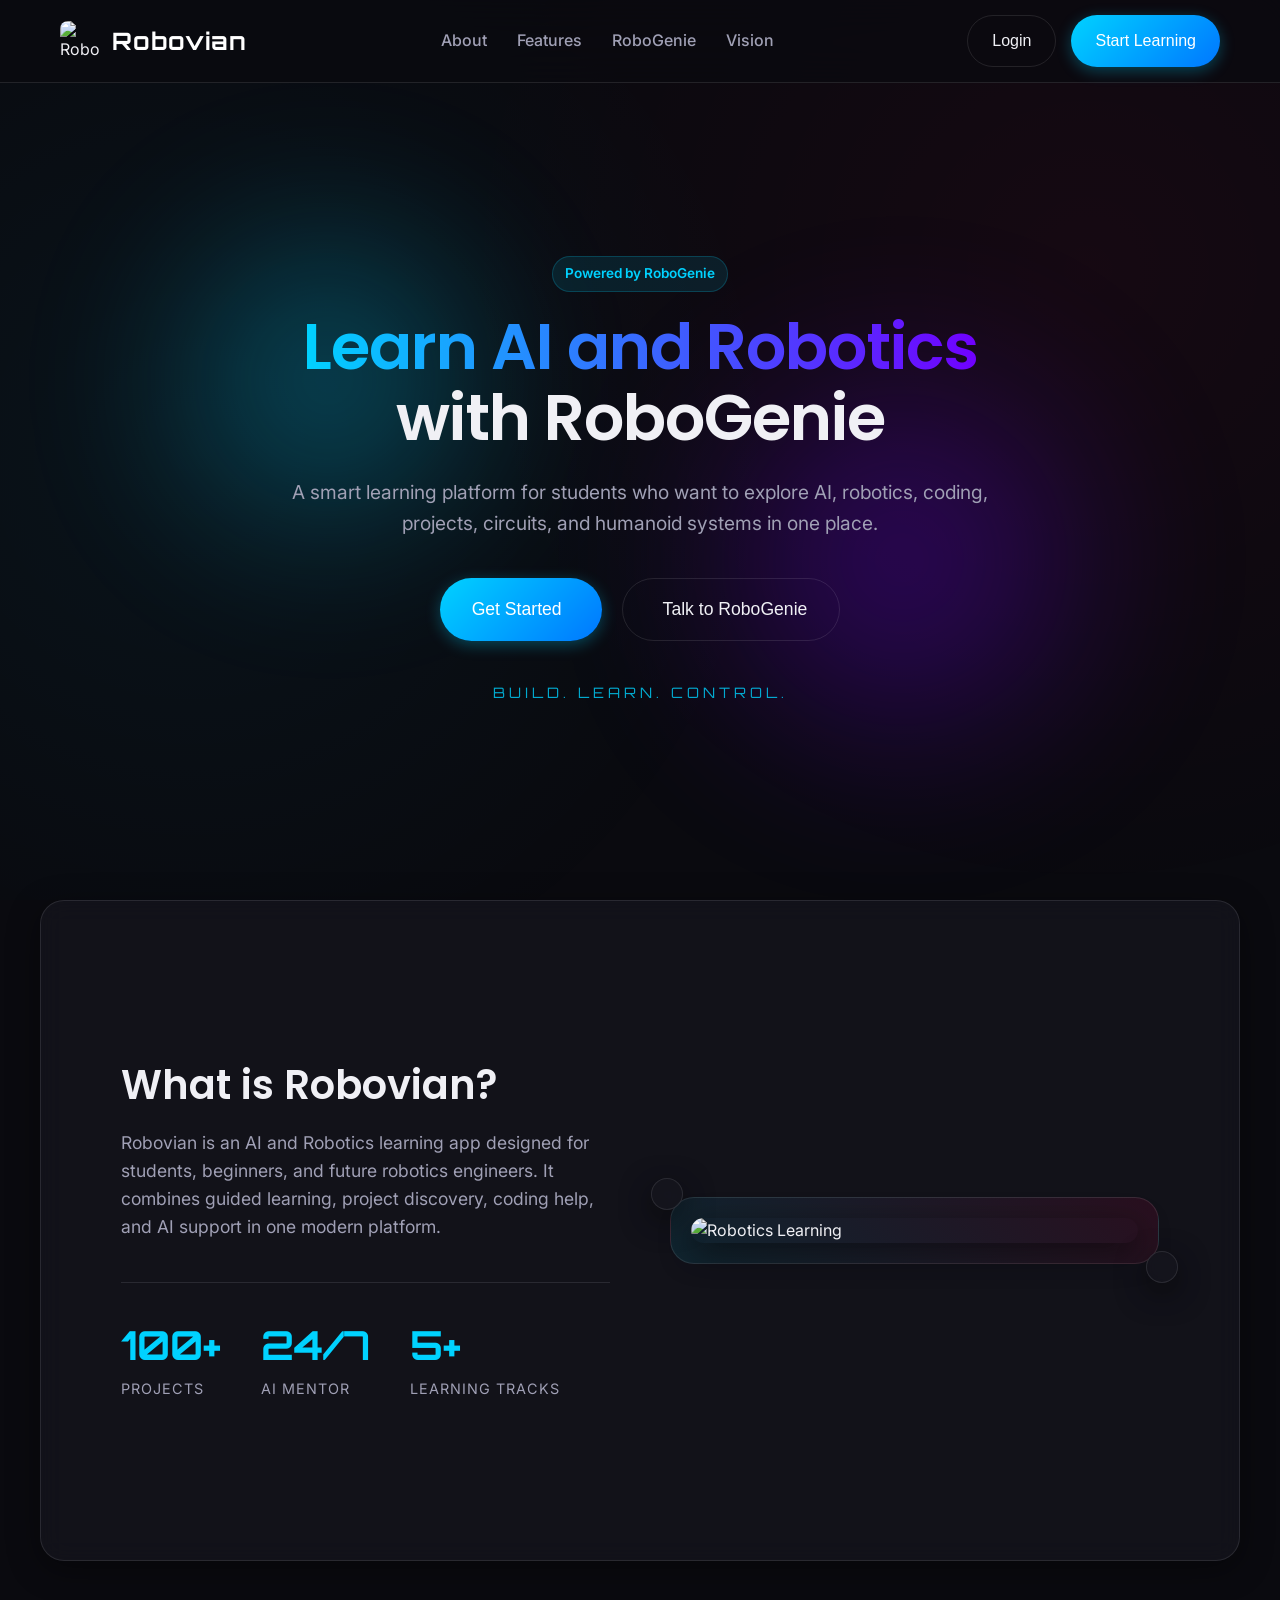
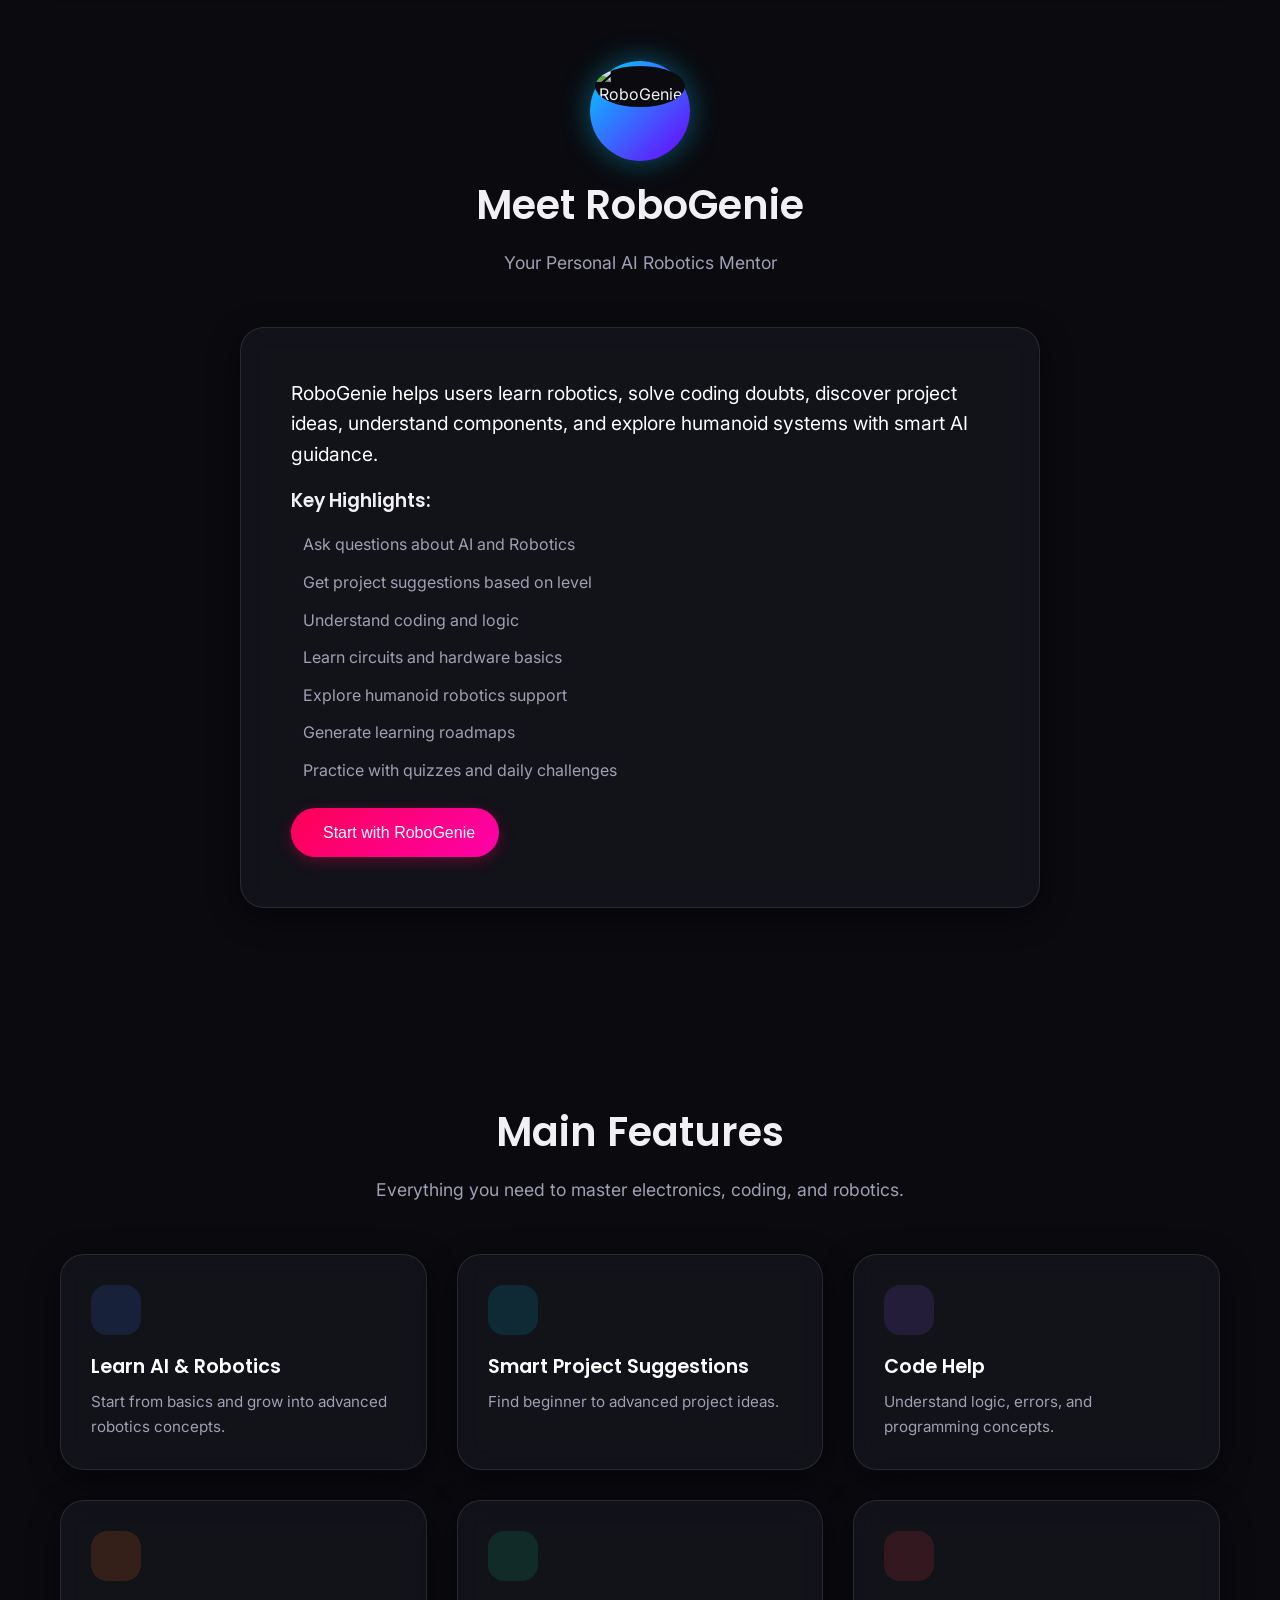
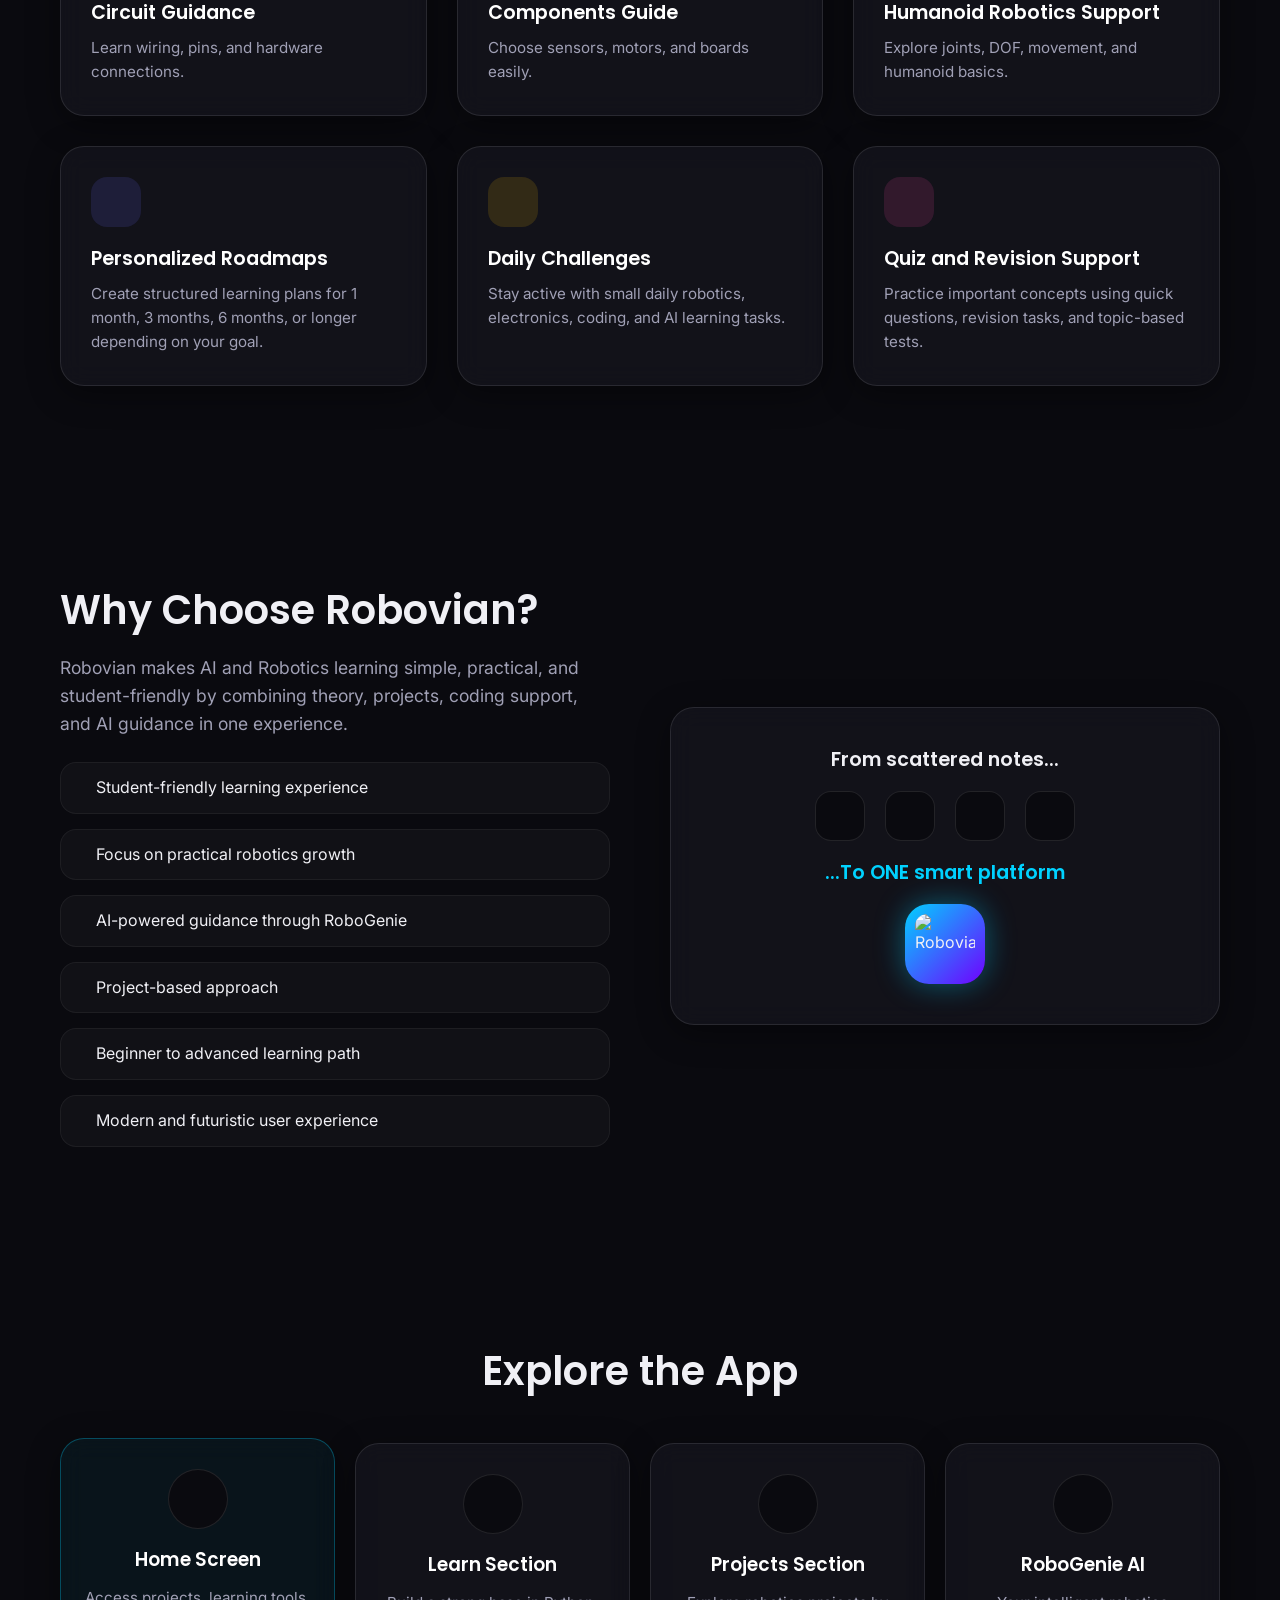
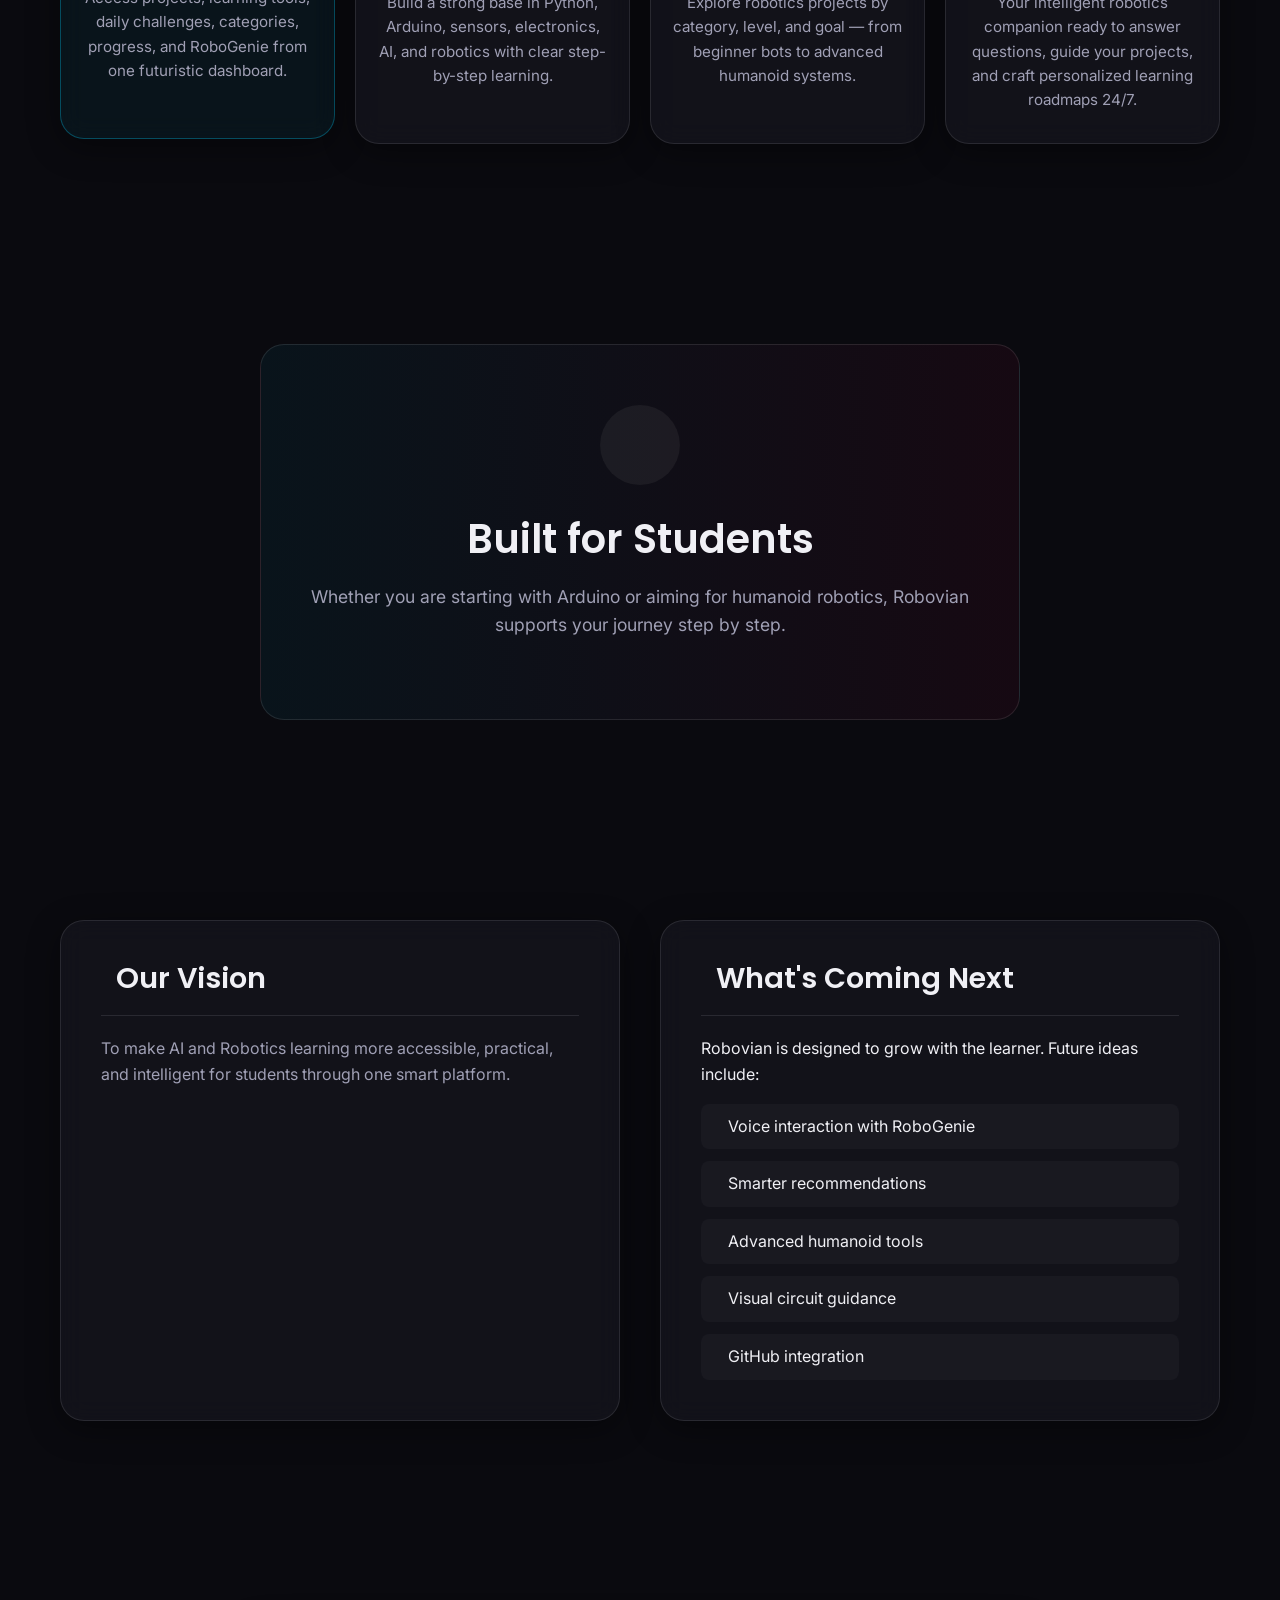
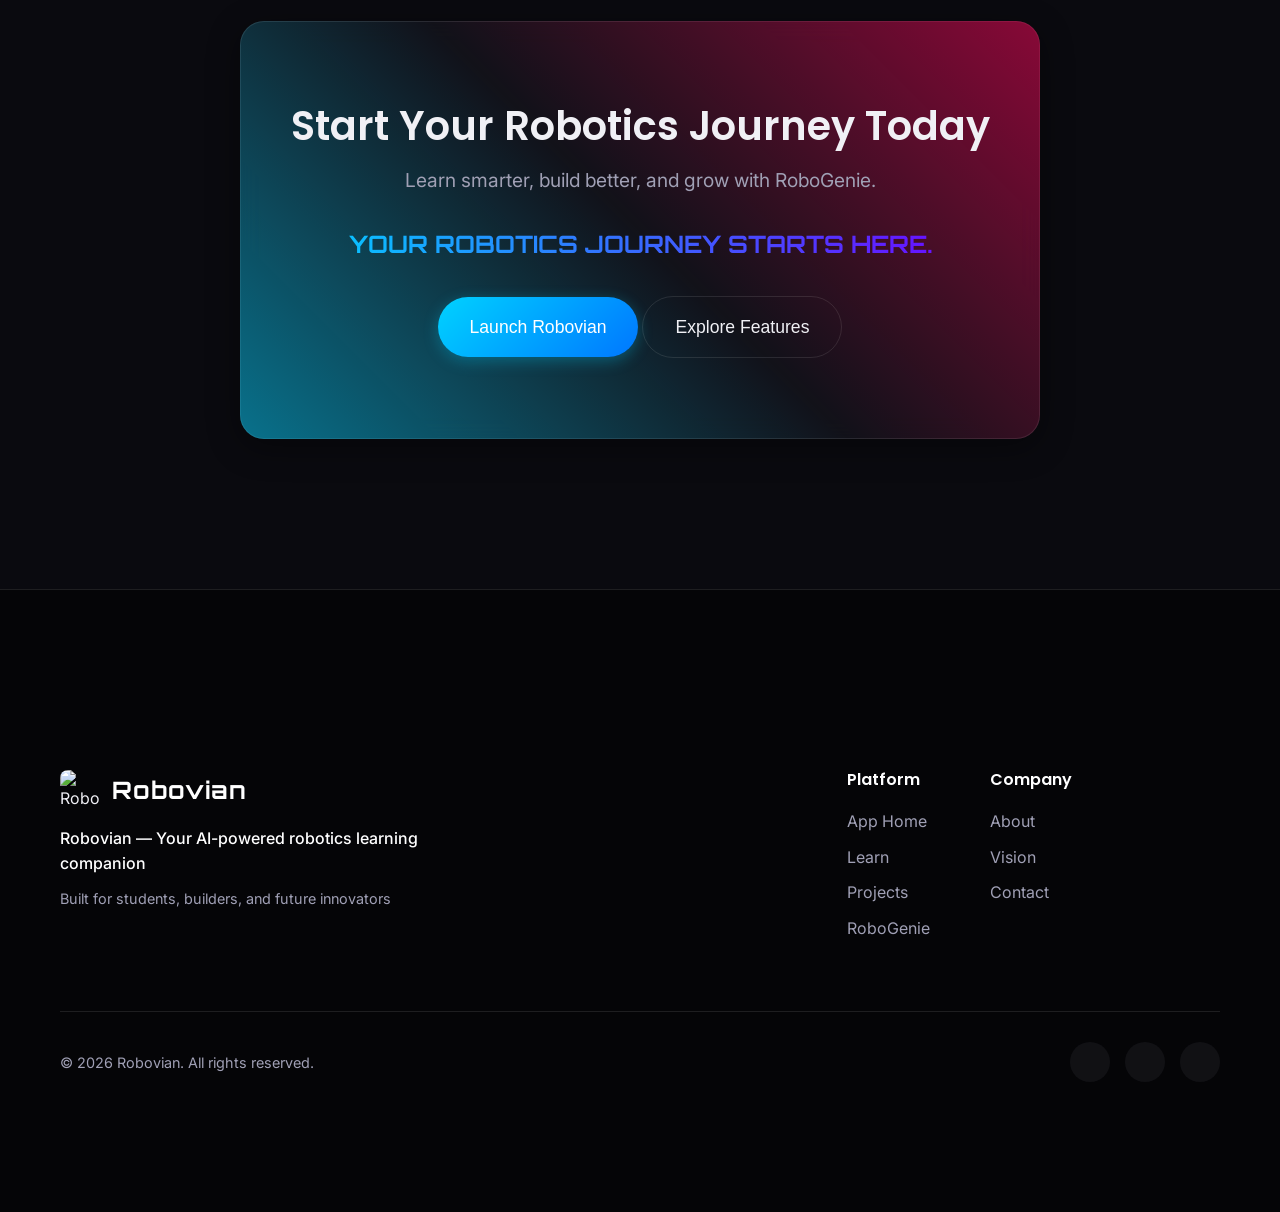
==== commit cc06d48d: "Update index.html with new concise textual content" ====
--- a/index.html
+++ b/index.html
@@ -60,8 +60,7 @@
                 with RoboGenie
             </h1>
             <p class="hero-subtitle">
-                Robovian is a smart learning platform built for students, beginners, and future robotics engineers who
-                want to explore AI, robotics, coding, circuits, components, projects, and humanoid systems in one place.
+                A smart learning platform for students who want to explore AI, robotics, coding, projects, circuits, and humanoid systems in one place.
             </p>
             <div class="hero-cta">
                 <a href="login.html" class="btn btn-primary btn-lg glow">
@@ -82,15 +81,7 @@
                 <div class="about-text">
                     <h2 class="section-title">What is Robovian?</h2>
                     <p class="section-description">
-                        Robovian is an AI and Robotics learning app designed to make technical learning simple, practical,
-                        and student-friendly. It combines guided learning, project discovery, coding help, circuit
-                        understanding, hardware guidance, and intelligent support through RoboGenie, the built-in AI
-                        assistant.
-                    </p>
-                    <p class="section-description">
-                        Robovian is not just an app for reading concepts. It is a platform where students can learn, ask
-                        questions, discover projects, solve doubts, and grow step by step from beginner level to
-                        advanced robotics understanding.
+                        Robovian is an AI and Robotics learning app designed for students, beginners, and future robotics engineers. It combines guided learning, project discovery, coding help, and AI support in one modern platform.
                     </p>
                     <div class="stats-row">
                         <div class="stat-item">
@@ -136,13 +127,7 @@
             <div class="robogenie-layout">
                 <div class="robogenie-content glass-panel">
                     <p class="large-text">
-                        RoboGenie is the heart of Robovian. It is an AI assistant created specially for AI and Robotics
-                        learning. Users can ask questions, get guided answers, explore project ideas, understand coding
-                        logic, learn circuits, choose components, and build a clear roadmap for their robotics journey.
-                    </p>
-                    <p>
-                        RoboGenie helps make difficult topics easier by giving simple, useful, and focused guidance for
-                        students.
+                        RoboGenie helps users learn robotics, solve coding doubts, discover project ideas, understand components, and explore humanoid systems with smart AI guidance.
                     </p>
 
                     <h3 class="subsection-title mt-4">Key Highlights:</h3>
@@ -173,7 +158,7 @@
     <section class="features-section" id="features">
         <div class="container">
             <div class="section-header text-center">
-                <h2 class="section-title">Main Features of Robovian</h2>
+                <h2 class="section-title">Main Features</h2>
                 <p class="section-subtitle">Everything you need to master electronics, coding, and robotics.</p>
             </div>
 
@@ -184,8 +169,7 @@
                         <i data-lucide="book-open"></i>
                     </div>
                     <h3 class="feature-title">Learn AI & Robotics</h3>
-                    <p class="feature-text">Start from the basics of robotics, electronics, coding, and AI, then move
-                        toward advanced concepts like computer vision, control systems, and humanoid robotics.</p>
+                    <p class="feature-text">Start from basics and grow into advanced robotics concepts.</p>
                 </div>
 
                 <!-- Feature 2 -->
@@ -194,8 +178,7 @@
                         <i data-lucide="lightbulb"></i>
                     </div>
                     <h3 class="feature-title">Smart Project Suggestions</h3>
-                    <p class="feature-text">Discover beginner, intermediate, and advanced robotics projects based on
-                        your level, interests, and learning goals.</p>
+                    <p class="feature-text">Find beginner to advanced project ideas.</p>
                 </div>
 
                 <!-- Feature 3 -->
@@ -204,8 +187,7 @@
                         <i data-lucide="code"></i>
                     </div>
                     <h3 class="feature-title">Code Help</h3>
-                    <p class="feature-text">Get support for understanding code, fixing logic problems, learning syntax,
-                        and improving project programs.</p>
+                    <p class="feature-text">Understand logic, errors, and programming concepts.</p>
                 </div>
 
                 <!-- Feature 4 -->
@@ -214,8 +196,7 @@
                         <i data-lucide="git-branch"></i>
                     </div>
                     <h3 class="feature-title">Circuit Guidance</h3>
-                    <p class="feature-text">Learn hardware connections, wiring, module interfacing, and practical setup
-                        basics in a student-friendly way.</p>
+                    <p class="feature-text">Learn wiring, pins, and hardware connections.</p>
                 </div>
 
                 <!-- Feature 5 -->
@@ -224,8 +205,7 @@
                         <i data-lucide="cpu"></i>
                     </div>
                     <h3 class="feature-title">Components Guide</h3>
-                    <p class="feature-text">Choose the right sensors, motors, controllers, batteries, and modules for
-                        your robot projects.</p>
+                    <p class="feature-text">Choose sensors, motors, and boards easily.</p>
                 </div>
 
                 <!-- Feature 6 -->
@@ -234,8 +214,7 @@
                         <i data-lucide="users"></i>
                     </div>
                     <h3 class="feature-title">Humanoid Robotics Support</h3>
-                    <p class="feature-text">Explore joints, degrees of freedom, movement logic, balance basics, and
-                        humanoid project guidance.</p>
+                    <p class="feature-text">Explore joints, DOF, movement, and humanoid basics.</p>
                 </div>
 
                 <!-- Feature 7 -->
@@ -278,14 +257,7 @@
                 <div class="content-side">
                     <h2 class="section-title">Why Choose Robovian?</h2>
                     <p class="section-description">
-                        Many students struggle because AI and Robotics learning is often scattered across different
-                        platforms, videos, notes, and project sources. Robovian brings everything together in one clean and
-                        smart platform.
-                    </p>
-                    <p class="section-description">
-                        With Robovian, students do not only read theory. They also get support for projects, practical
-                        understanding, coding help, component selection, and guided AI assistance through RoboGenie.
-                        This makes learning faster, clearer, and more practical.
+                        Robovian makes AI and Robotics learning simple, practical, and student-friendly by combining theory, projects, coding support, and AI guidance in one experience.
                     </p>
 
                     <div class="reasons-list mt-6">
@@ -338,34 +310,28 @@
     <!-- 6 & 7 & 8 & 9. App Experience (Combined screens) -->
     <section class="app-experience" id="experience">
         <div class="container text-center">
-            <h2 class="section-title">Everything You Need in One App</h2>
-            <p class="section-subtitle max-w-2xl mx-auto">Robovian is designed to give users a complete AI and Robotics
-                experience through multiple smart sections. Each section is built to support learning, exploration,
-                problem-solving, and progress tracking.</p>
+            <h2 class="section-title">Explore the App</h2>
 
             <div class="screens-showcase mt-10">
                 <!-- Home Screen Tab -->
                 <div class="screen-feature glass-panel active">
                     <div class="screen-icon"><i data-lucide="home"></i></div>
                     <h3>Home Screen</h3>
-                    <p>A smart home for robotics learning. Get instant access to learning tools, featured projects,
-                        daily challenges, categories, progress, and RoboGenie. Modern, futuristic, and useful.</p>
+                    <p>Access projects, learning tools, daily challenges, categories, progress, and RoboGenie from one futuristic dashboard.</p>
                 </div>
                 
                 <!-- Learn Screen Tab -->
                 <div class="screen-feature glass-panel">
                     <div class="screen-icon"><i data-lucide="book-open"></i></div>
                     <h3>Learn Section</h3>
-                    <p>Structured learning for future builders. Build a strong base from fundamentals (Python, Arduino)
-                        to advanced topics (Computer Vision, AI integration). Organized and less confusing.</p>
+                    <p>Build a strong base in Python, Arduino, sensors, electronics, AI, and robotics with clear step-by-step learning.</p>
                 </div>
 
                 <!-- Projects Screen Tab -->
                 <div class="screen-feature glass-panel">
                     <div class="screen-icon"><i data-lucide="folder-grid"></i></div>
                     <h3>Projects Section</h3>
-                    <p>Discover projects that match your level. Explore Arduino, AI, embedded systems, sensors, and
-                        humanoid robotics. Move from theory into hands-on building effortlessly.</p>
+                    <p>Explore robotics projects by category, level, and goal — from beginner bots to advanced humanoid systems.</p>
                 </div>
 
                 <!-- RoboGenie Screen Tab -->
@@ -384,13 +350,10 @@
         <div class="container container-sm text-center">
             <div class="glass-banner">
                 <div class="banner-icon"><i data-lucide="graduation-cap"></i></div>
-                <h2 class="section-title">Built for Students and Future Robotics Engineers</h2>
+                <h2 class="section-title">Built for Students</h2>
                 <p class="section-description mt-4">
-                    Robovian is specially designed for students who want to start small and grow big. Whether someone is
-                    learning Arduino for the first time, exploring Python for robotics, building mini projects, or dreaming
-                    of humanoid robotics, Robovian supports that full journey.
+                    Whether you are starting with Arduino or aiming for humanoid robotics, Robovian supports your journey step by step.
                 </p>
-                <p class="highlight-text mt-4">It is made for learners who want practical progress, not confusion.</p>
             </div>
         </div>
     </section>
@@ -407,13 +370,7 @@
                     </div>
                     <div class="card-body">
                         <p>
-                            The vision of Robovian is to become a complete AI-powered robotics companion for students. The
-                            goal is to make robotics education more accessible, practical, and intelligent through one
-                            platform that supports learning, building, asking, and growing.
-                        </p>
-                        <p class="mt-4 font-semibold text-white">
-                            Robovian aims to help users become confident creators, thinkers, and builders in the world of AI
-                            and Robotics.
+                            To make AI and Robotics learning more accessible, practical, and intelligent for students through one smart platform.
                         </p>
                     </div>
                 </div>
@@ -428,12 +385,10 @@
                         <p class="mb-4">Robovian is designed to grow with the learner. Future ideas include:</p>
                         <ul class="future-list">
                             <li><i data-lucide="mic"></i> Voice interaction with RoboGenie</li>
-                            <li><i data-lucide="sparkles"></i> Smarter personalized recommendations</li>
-                            <li><i data-lucide="activity"></i> Advanced humanoid learning tools</li>
-                            <li><i data-lucide="calendar"></i> Better project planning support</li>
+                            <li><i data-lucide="sparkles"></i> Smarter recommendations</li>
+                            <li><i data-lucide="activity"></i> Advanced humanoid tools</li>
                             <li><i data-lucide="eye"></i> Visual circuit guidance</li>
-                            <li><i data-lucide="github"></i> GitHub project integration</li>
-                            <li><i data-lucide="trending-up"></i> Progress-based custom learning paths</li>
+                            <li><i data-lucide="github"></i> GitHub integration</li>
                         </ul>
                     </div>
                 </div>
@@ -446,7 +401,7 @@
         <div class="container text-center">
             <div class="cta-box glass-panel glow-border">
                 <h2 class="cta-title">Start Your Robotics Journey Today</h2>
-                <p class="cta-subtitle">Learn smarter, build better, and grow with RoboGenie by your side.</p>
+                <p class="cta-subtitle">Learn smarter, build better, and grow with RoboGenie.</p>
                 <p class="tagline-large">Your Robotics Journey Starts Here.</p>
                 <div class="cta-buttons mt-8">
                     <a href="login.html" class="btn btn-primary btn-lg glow">
@@ -469,8 +424,8 @@
                         <img src="assets/robovian_logo.png" alt="Robovian" class="logo-img">
                         <span class="logo-text">Robovian</span>
                     </div>
-                    <p class="footer-tagline mt-4">Robovian — Your AI-powered robotics learning companion.</p>
-                    <p class="footer-extra">Built for students, builders, and future innovators in AI and Robotics.</p>
+                    <p class="footer-tagline mt-4">Robovian — Your AI-powered robotics learning companion</p>
+                    <p class="footer-extra">Built for students, builders, and future innovators</p>
                 </div>
                 
                 <div class="footer-links">
